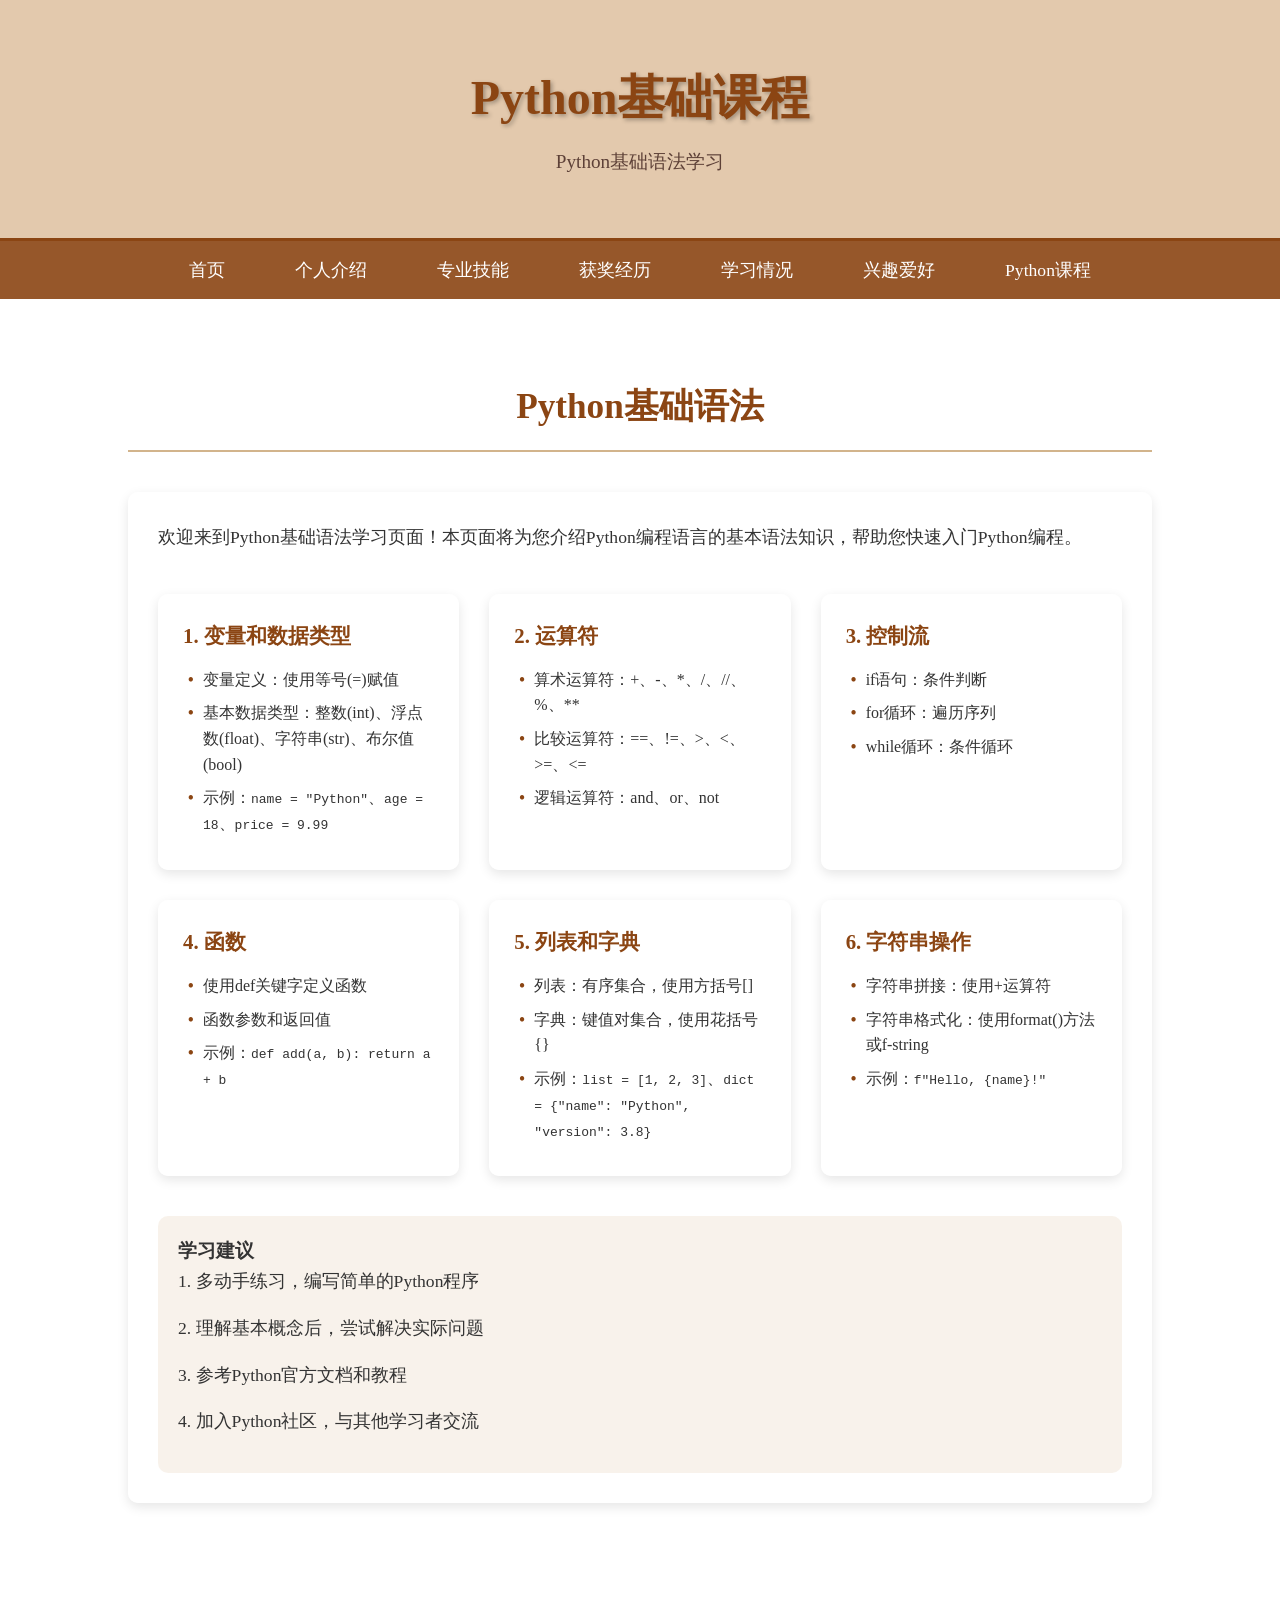
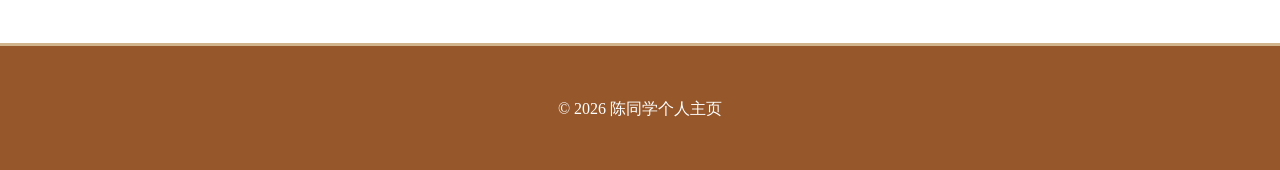
==== python-course.html @ ff4f826f "创建Python基础课程独立页面，只包含基础语法内容" ====
<!DOCTYPE html>
<html lang="zh-CN">
<head>
    <meta charset="UTF-8">
    <meta name="viewport" content="width=device-width, initial-scale=1.0">
    <title>Python基础课程 - 陈同学个人主页</title>
    <link rel="stylesheet" href="style.css">
</head>
<body>
    <!-- 页面顶部 -->
    <header class="header">
        <div class="header-content">
            <h1 class="title">Python基础课程</h1>
            <p class="subtitle">Python基础语法学习</p>
        </div>
    </header>

    <!-- 导航栏 -->
    <nav class="nav">
        <ul class="nav-list">
            <li><a href="index.html#home">首页</a></li>
            <li><a href="index.html#about">个人介绍</a></li>
            <li><a href="index.html#skills">专业技能</a></li>
            <li><a href="index.html#awards">获奖经历</a></li>
            <li><a href="index.html#education">学习情况</a></li>
            <li><a href="index.html#hobbies">兴趣爱好</a></li>
            <li><a href="python-course.html">Python课程</a></li>
        </ul>
    </nav>

    <!-- Python基础语法 -->
    <section class="section">
        <div class="container">
            <h2 class="section-title">Python基础语法</h2>
            <div class="about-content">
                <p>欢迎来到Python基础语法学习页面！本页面将为您介绍Python编程语言的基本语法知识，帮助您快速入门Python编程。</p>
                
                <div class="hobbies-content" style="margin-top: 40px;">
                    <!-- 变量和数据类型 -->
                    <div class="hobby-item">
                        <h3>1. 变量和数据类型</h3>
                        <ul style="list-style: none; margin-left: 20px;">
                            <li style="position: relative; margin-bottom: 8px;">
                                <span style="color: #8B4513; font-weight: bold; position: absolute; left: -15px;">•</span>
                                变量定义：使用等号(=)赋值
                            </li>
                            <li style="position: relative; margin-bottom: 8px;">
                                <span style="color: #8B4513; font-weight: bold; position: absolute; left: -15px;">•</span>
                                基本数据类型：整数(int)、浮点数(float)、字符串(str)、布尔值(bool)
                            </li>
                            <li style="position: relative; margin-bottom: 8px;">
                                <span style="color: #8B4513; font-weight: bold; position: absolute; left: -15px;">•</span>
                                示例：<code>name = "Python"</code>、<code>age = 18</code>、<code>price = 9.99</code>
                            </li>
                        </ul>
                    </div>
                    
                    <!-- 运算符 -->
                    <div class="hobby-item">
                        <h3>2. 运算符</h3>
                        <ul style="list-style: none; margin-left: 20px;">
                            <li style="position: relative; margin-bottom: 8px;">
                                <span style="color: #8B4513; font-weight: bold; position: absolute; left: -15px;">•</span>
                                算术运算符：+、-、*、/、//、%、**
                            </li>
                            <li style="position: relative; margin-bottom: 8px;">
                                <span style="color: #8B4513; font-weight: bold; position: absolute; left: -15px;">•</span>
                                比较运算符：==、!=、>、<、>=、<=
                            </li>
                            <li style="position: relative; margin-bottom: 8px;">
                                <span style="color: #8B4513; font-weight: bold; position: absolute; left: -15px;">•</span>
                                逻辑运算符：and、or、not
                            </li>
                        </ul>
                    </div>
                    
                    <!-- 控制流 -->
                    <div class="hobby-item">
                        <h3>3. 控制流</h3>
                        <ul style="list-style: none; margin-left: 20px;">
                            <li style="position: relative; margin-bottom: 8px;">
                                <span style="color: #8B4513; font-weight: bold; position: absolute; left: -15px;">•</span>
                                if语句：条件判断
                            </li>
                            <li style="position: relative; margin-bottom: 8px;">
                                <span style="color: #8B4513; font-weight: bold; position: absolute; left: -15px;">•</span>
                                for循环：遍历序列
                            </li>
                            <li style="position: relative; margin-bottom: 8px;">
                                <span style="color: #8B4513; font-weight: bold; position: absolute; left: -15px;">•</span>
                                while循环：条件循环
                            </li>
                        </ul>
                    </div>
                    
                    <!-- 函数 -->
                    <div class="hobby-item">
                        <h3>4. 函数</h3>
                        <ul style="list-style: none; margin-left: 20px;">
                            <li style="position: relative; margin-bottom: 8px;">
                                <span style="color: #8B4513; font-weight: bold; position: absolute; left: -15px;">•</span>
                                使用def关键字定义函数
                            </li>
                            <li style="position: relative; margin-bottom: 8px;">
                                <span style="color: #8B4513; font-weight: bold; position: absolute; left: -15px;">•</span>
                                函数参数和返回值
                            </li>
                            <li style="position: relative; margin-bottom: 8px;">
                                <span style="color: #8B4513; font-weight: bold; position: absolute; left: -15px;">•</span>
                                示例：<code>def add(a, b): return a + b</code>
                            </li>
                        </ul>
                    </div>
                    
                    <!-- 列表和字典 -->
                    <div class="hobby-item">
                        <h3>5. 列表和字典</h3>
                        <ul style="list-style: none; margin-left: 20px;">
                            <li style="position: relative; margin-bottom: 8px;">
                                <span style="color: #8B4513; font-weight: bold; position: absolute; left: -15px;">•</span>
                                列表：有序集合，使用方括号[]
                            </li>
                            <li style="position: relative; margin-bottom: 8px;">
                                <span style="color: #8B4513; font-weight: bold; position: absolute; left: -15px;">•</span>
                                字典：键值对集合，使用花括号{}
                            </li>
                            <li style="position: relative; margin-bottom: 8px;">
                                <span style="color: #8B4513; font-weight: bold; position: absolute; left: -15px;">•</span>
                                示例：<code>list = [1, 2, 3]</code>、<code>dict = {"name": "Python", "version": 3.8}</code>
                            </li>
                        </ul>
                    </div>
                    
                    <!-- 字符串操作 -->
                    <div class="hobby-item">
                        <h3>6. 字符串操作</h3>
                        <ul style="list-style: none; margin-left: 20px;">
                            <li style="position: relative; margin-bottom: 8px;">
                                <span style="color: #8B4513; font-weight: bold; position: absolute; left: -15px;">•</span>
                                字符串拼接：使用+运算符
                            </li>
                            <li style="position: relative; margin-bottom: 8px;">
                                <span style="color: #8B4513; font-weight: bold; position: absolute; left: -15px;">•</span>
                                字符串格式化：使用format()方法或f-string
                            </li>
                            <li style="position: relative; margin-bottom: 8px;">
                                <span style="color: #8B4513; font-weight: bold; position: absolute; left: -15px;">•</span>
                                示例：<code>f"Hello, {name}!"</code>
                            </li>
                        </ul>
                    </div>
                </div>
                
                <div style="margin-top: 40px; padding: 20px; background-color: rgba(221, 188, 153, 0.2); border-radius: 10px;">
                    <h3>学习建议</h3>
                    <p>1. 多动手练习，编写简单的Python程序</p>
                    <p>2. 理解基本概念后，尝试解决实际问题</p>
                    <p>3. 参考Python官方文档和教程</p>
                    <p>4. 加入Python社区，与其他学习者交流</p>
                </div>
            </div>
        </div>
    </section>

    <!-- 页脚 -->
    <footer class="footer">
        <div class="container">
            <p>© 2026 陈同学个人主页</p>
        </div>
    </footer>

    <script src="script.js"></script>
</body>
</html>
---- style.css ----
/* 全局样式 */
* {
    margin: 0;
    padding: 0;
    box-sizing: border-box;
}

body {
    font-family: 'SimSun', serif;
    background-color: #fff;
    color: #333;
    line-height: 1.6;
    background-image: url('https://trae-api-cn.mchost.guru/api/ide/v1/text_to_image?prompt=chinese%20ancient%20style%20paper%20texture%20background&image_size=square_hd');
    background-size: cover;
    background-attachment: fixed;
}

.container {
    width: 80%;
    margin: 0 auto;
    padding: 20px 0;
}

/* 页面顶部 */
.header {
    background-color: rgba(221, 188, 153, 0.8);
    padding: 60px 0;
    text-align: center;
    border-bottom: 3px solid #8B4513;
}

.header-content {
    max-width: 800px;
    margin: 0 auto;
}

.title {
    font-size: 3rem;
    color: #8B4513;
    margin-bottom: 10px;
    text-shadow: 2px 2px 4px rgba(0, 0, 0, 0.3);
}

.subtitle {
    font-size: 1.2rem;
    color: #5D4037;
}

/* 导航栏 */
.nav {
    background-color: rgba(139, 69, 19, 0.9);
    position: sticky;
    top: 0;
    z-index: 1000;
}

.nav-list {
    display: flex;
    justify-content: center;
    list-style: none;
}

.nav-list li {
    margin: 0 15px;
}

.nav-list a {
    display: block;
    padding: 15px 20px;
    color: #fff;
    text-decoration: none;
    font-size: 1.1rem;
    transition: all 0.3s ease;
}

.nav-list a:hover {
    background-color: rgba(255, 255, 255, 0.2);
    transform: translateY(-2px);
}

/* 通用 section 样式 */
.section {
    padding: 60px 0;
}

.section-title {
    font-size: 2.2rem;
    color: #8B4513;
    text-align: center;
    margin-bottom: 40px;
    padding-bottom: 15px;
    border-bottom: 2px solid #D2B48C;
}

/* 首页 */
.hero {
    text-align: center;
    padding: 60px 20px;
    background-color: rgba(255, 255, 255, 0.8);
    border-radius: 10px;
    box-shadow: 0 4px 12px rgba(0, 0, 0, 0.1);
}

.hero-content h2 {
    font-size: 2.5rem;
    color: #8B4513;
    margin-bottom: 20px;
}

.hero-content p {
    font-size: 1.2rem;
    color: #5D4037;
    margin-bottom: 15px;
}

/* 个人介绍 */
.about-content {
    background-color: rgba(255, 255, 255, 0.8);
    padding: 30px;
    border-radius: 10px;
    box-shadow: 0 4px 12px rgba(0, 0, 0, 0.1);
}

.about-content p {
    margin-bottom: 15px;
    font-size: 1.1rem;
    line-height: 1.8;
}

/* 专业技能 */
.skills-content {
    display: grid;
    grid-template-columns: repeat(auto-fit, minmax(300px, 1fr));
    gap: 30px;
}

.skill-item {
    background-color: rgba(255, 255, 255, 0.8);
    padding: 25px;
    border-radius: 10px;
    box-shadow: 0 4px 12px rgba(0, 0, 0, 0.1);
    transition: transform 0.3s ease;
}

.skill-item:hover {
    transform: translateY(-5px);
}

.skill-item h3 {
    font-size: 1.3rem;
    color: #8B4513;
    margin-bottom: 15px;
}

.skill-bar {
    width: 100%;
    height: 15px;
    background-color: #D2B48C;
    border-radius: 10px;
    overflow: hidden;
    margin-bottom: 15px;
}

.skill-progress {
    height: 100%;
    background-color: #8B4513;
    border-radius: 10px;
    transition: width 1.5s ease;
}

.skill-item p {
    font-size: 1rem;
    color: #5D4037;
}

/* 获奖经历 */
.awards-content {
    display: grid;
    grid-template-columns: repeat(auto-fit, minmax(300px, 1fr));
    gap: 30px;
}

.award-item {
    background-color: rgba(255, 255, 255, 0.8);
    padding: 25px;
    border-radius: 10px;
    box-shadow: 0 4px 12px rgba(0, 0, 0, 0.1);
    transition: transform 0.3s ease;
}

.award-item:hover {
    transform: translateY(-5px);
}

.award-item h3 {
    font-size: 1.3rem;
    color: #8B4513;
    margin-bottom: 15px;
}

.award-item p {
    font-size: 1rem;
    color: #5D4037;
}

/* 学习情况 */
.education-content {
    display: grid;
    grid-template-columns: repeat(auto-fit, minmax(300px, 1fr));
    gap: 30px;
}

.education-item {
    background-color: rgba(255, 255, 255, 0.8);
    padding: 25px;
    border-radius: 10px;
    box-shadow: 0 4px 12px rgba(0, 0, 0, 0.1);
}

.education-item h3 {
    font-size: 1.3rem;
    color: #8B4513;
    margin-bottom: 15px;
}

.education-item p {
    font-size: 1rem;
    color: #5D4037;
    margin-bottom: 10px;
}

.education-item ul {
    list-style: none;
    margin-left: 20px;
}

.education-item li {
    font-size: 1rem;
    color: #5D4037;
    margin-bottom: 8px;
    position: relative;
}

.education-item li::before {
    content: "•";
    color: #8B4513;
    font-weight: bold;
    position: absolute;
    left: -15px;
}

/* 兴趣爱好 */
.hobbies-content {
    display: grid;
    grid-template-columns: repeat(auto-fit, minmax(250px, 1fr));
    gap: 30px;
}

.hobby-item {
    background-color: rgba(255, 255, 255, 0.8);
    padding: 25px;
    border-radius: 10px;
    box-shadow: 0 4px 12px rgba(0, 0, 0, 0.1);
    transition: transform 0.3s ease;
}

.hobby-item:hover {
    transform: translateY(-5px);
}

.hobby-item h3 {
    font-size: 1.3rem;
    color: #8B4513;
    margin-bottom: 15px;
}

.hobby-item p {
    font-size: 1rem;
    color: #5D4037;
}

/* 页脚 */
.footer {
    background-color: rgba(139, 69, 19, 0.9);
    color: #fff;
    text-align: center;
    padding: 30px 0;
    margin-top: 60px;
    border-top: 3px solid #D2B48C;
}

.footer p {
    font-size: 1rem;
}

/* 响应式设计 */
@media (max-width: 768px) {
    .container {
        width: 90%;
    }

    .nav-list {
        flex-direction: column;
        align-items: center;
    }

    .nav-list li {
        margin: 5px 0;
    }

    .title {
        font-size: 2.5rem;
    }

    .hero-content h2 {
        font-size: 2rem;
    }

    .section-title {
        font-size: 1.8rem;
    }
}

@media (max-width: 480px) {
    .header {
        padding: 40px 0;
    }

    .title {
        font-size: 2rem;
    }

    .subtitle {
        font-size: 1rem;
    }

    .hero-content h2 {
        font-size: 1.5rem;
    }

    .hero-content p {
        font-size: 1rem;
    }

    .section {
        padding: 40px 0;
    }

    .section-title {
        font-size: 1.5rem;
    }
}
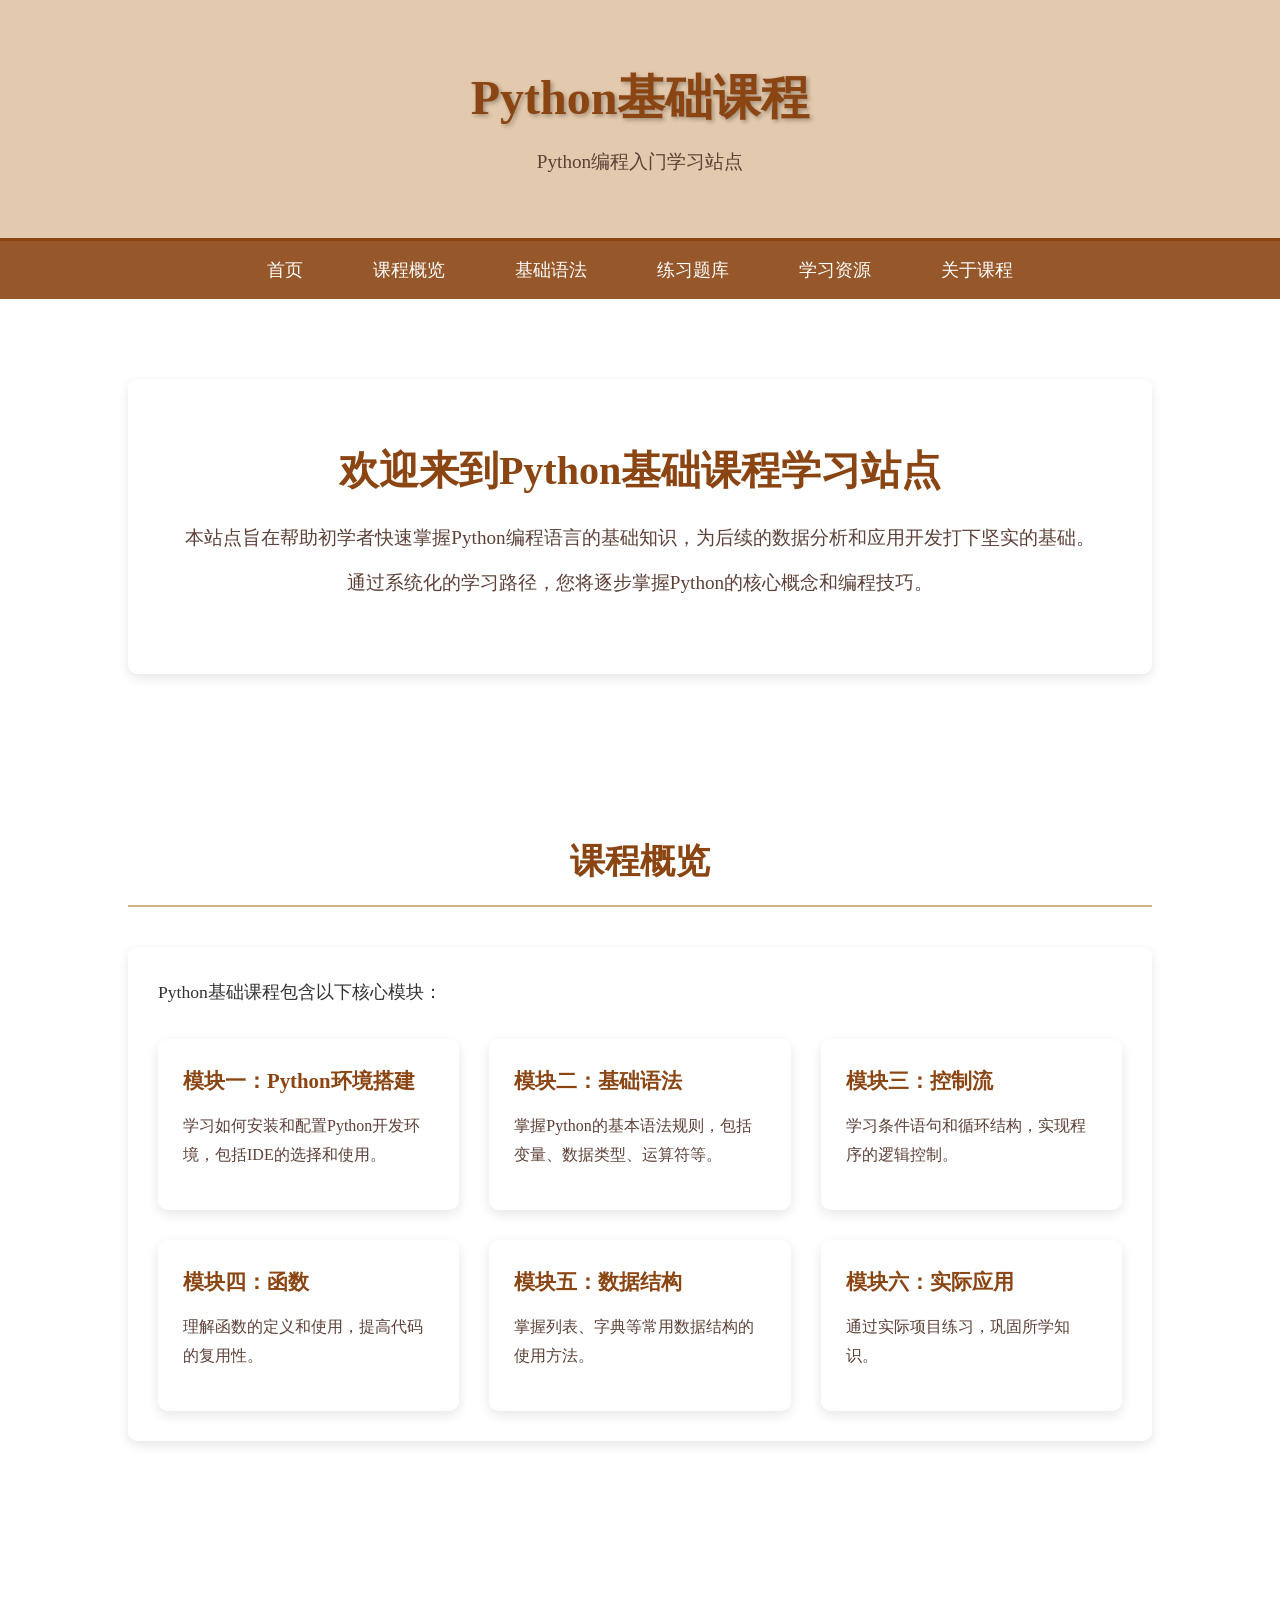
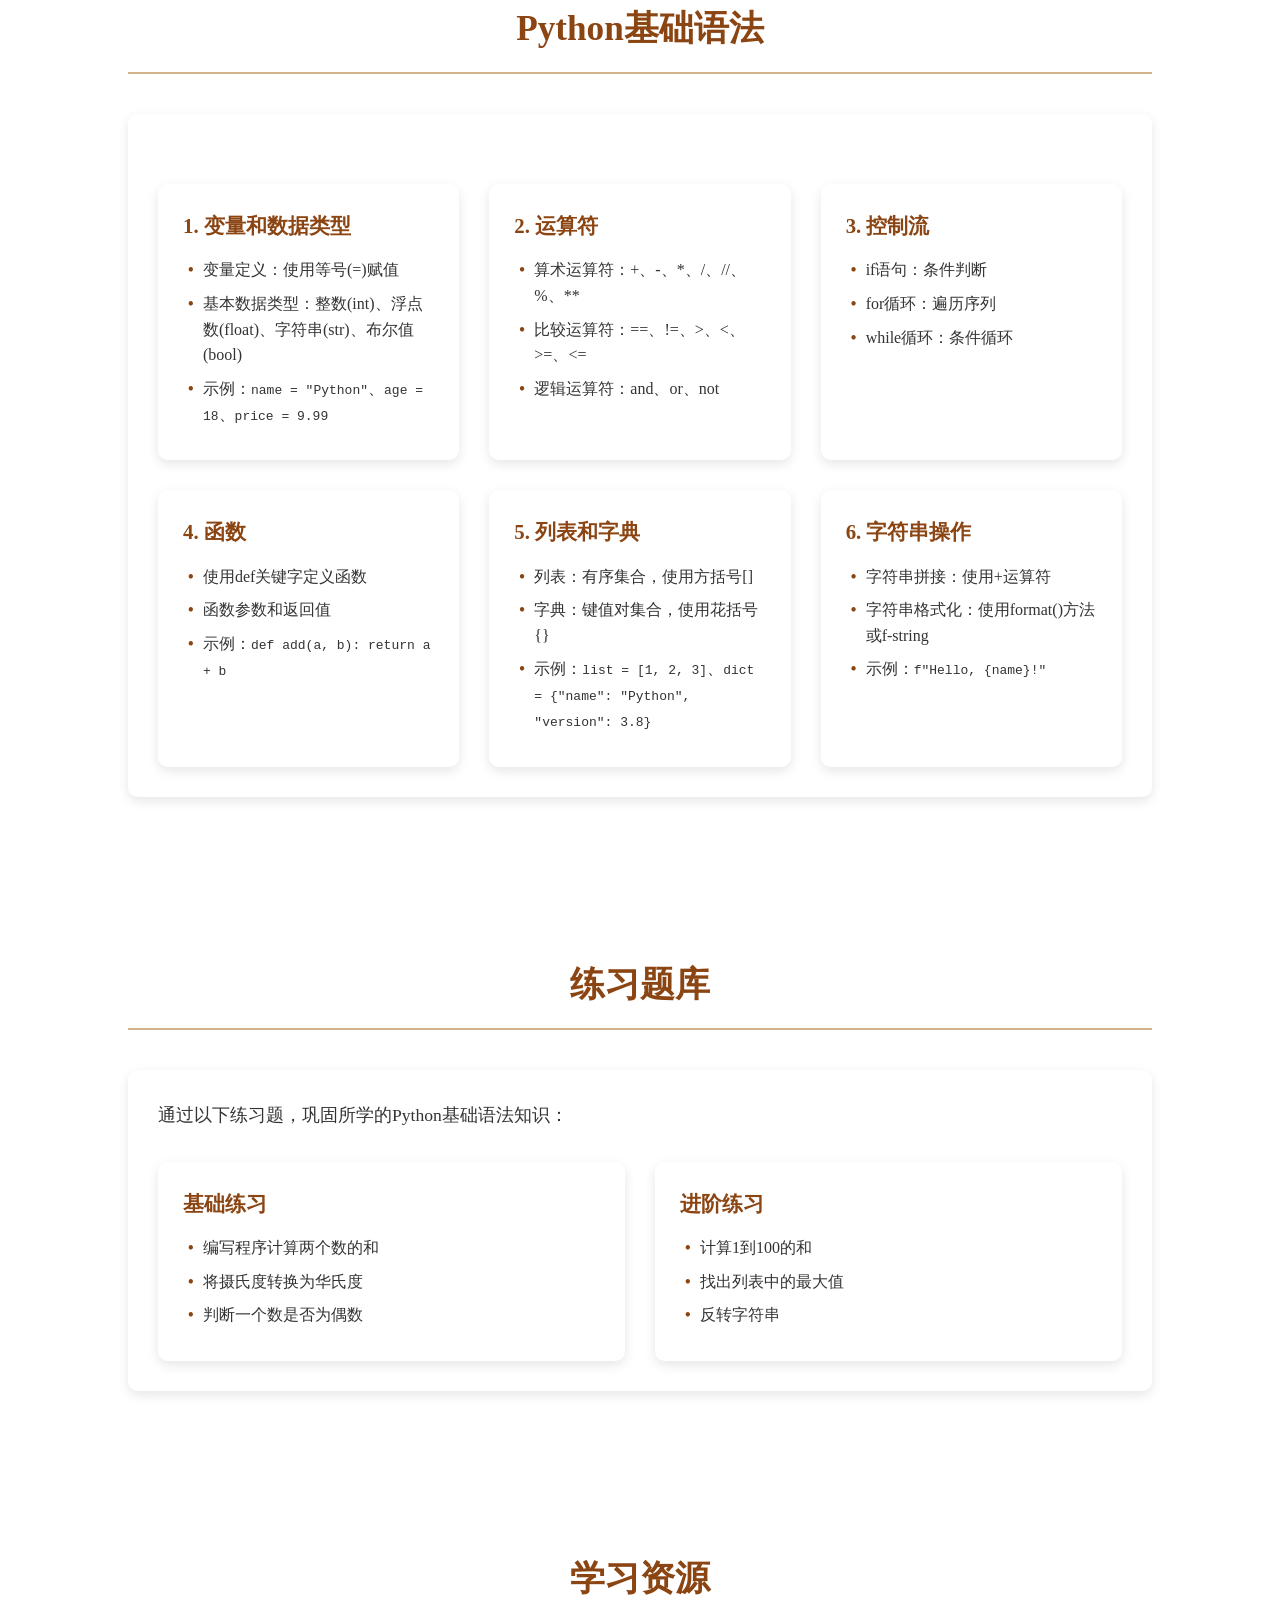
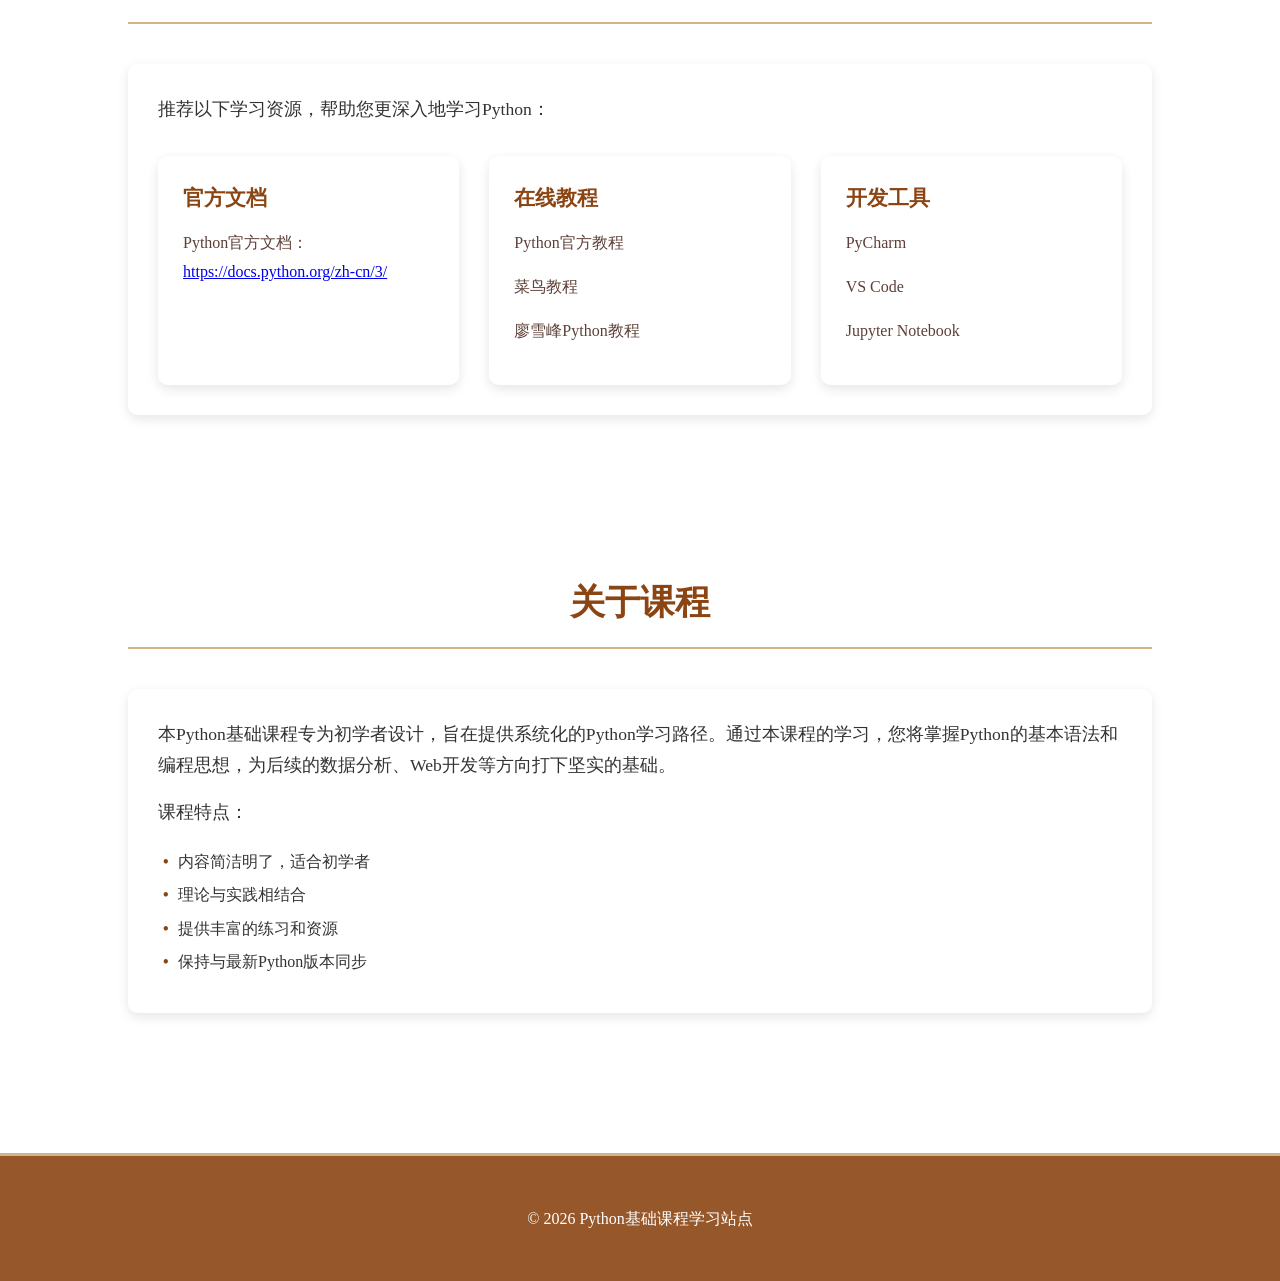
==== commit 805834e3: "将Python基础课程升级为独立的学习站点" ====
--- a/python-course.html
+++ b/python-course.html
@@ -3,7 +3,7 @@
 <head>
     <meta charset="UTF-8">
     <meta name="viewport" content="width=device-width, initial-scale=1.0">
-    <title>Python基础课程 - 陈同学个人主页</title>
+    <title>Python基础课程 - 学习站点</title>
     <link rel="stylesheet" href="style.css">
 </head>
 <body>
@@ -11,30 +11,76 @@
     <header class="header">
         <div class="header-content">
             <h1 class="title">Python基础课程</h1>
-            <p class="subtitle">Python基础语法学习</p>
+            <p class="subtitle">Python编程入门学习站点</p>
         </div>
     </header>
 
     <!-- 导航栏 -->
     <nav class="nav">
         <ul class="nav-list">
-            <li><a href="index.html#home">首页</a></li>
-            <li><a href="index.html#about">个人介绍</a></li>
-            <li><a href="index.html#skills">专业技能</a></li>
-            <li><a href="index.html#awards">获奖经历</a></li>
-            <li><a href="index.html#education">学习情况</a></li>
-            <li><a href="index.html#hobbies">兴趣爱好</a></li>
-            <li><a href="python-course.html">Python课程</a></li>
+            <li><a href="python-course.html#home">首页</a></li>
+            <li><a href="python-course.html#overview">课程概览</a></li>
+            <li><a href="python-course.html#basics">基础语法</a></li>
+            <li><a href="python-course.html#practice">练习题库</a></li>
+            <li><a href="python-course.html#resources">学习资源</a></li>
+            <li><a href="python-course.html#about">关于课程</a></li>
         </ul>
     </nav>
 
-    <!-- Python基础语法 -->
-    <section class="section">
+    <!-- 首页 -->
+    <section id="home" class="section">
+        <div class="container">
+            <div class="hero">
+                <div class="hero-content">
+                    <h2>欢迎来到Python基础课程学习站点</h2>
+                    <p>本站点旨在帮助初学者快速掌握Python编程语言的基础知识，为后续的数据分析和应用开发打下坚实的基础。</p>
+                    <p>通过系统化的学习路径，您将逐步掌握Python的核心概念和编程技巧。</p>
+                </div>
+            </div>
+        </div>
+    </section>
+
+    <!-- 课程概览 -->
+    <section id="overview" class="section">
+        <div class="container">
+            <h2 class="section-title">课程概览</h2>
+            <div class="about-content">
+                <p>Python基础课程包含以下核心模块：</p>
+                <div class="hobbies-content" style="margin-top: 30px;">
+                    <div class="hobby-item">
+                        <h3>模块一：Python环境搭建</h3>
+                        <p>学习如何安装和配置Python开发环境，包括IDE的选择和使用。</p>
+                    </div>
+                    <div class="hobby-item">
+                        <h3>模块二：基础语法</h3>
+                        <p>掌握Python的基本语法规则，包括变量、数据类型、运算符等。</p>
+                    </div>
+                    <div class="hobby-item">
+                        <h3>模块三：控制流</h3>
+                        <p>学习条件语句和循环结构，实现程序的逻辑控制。</p>
+                    </div>
+                    <div class="hobby-item">
+                        <h3>模块四：函数</h3>
+                        <p>理解函数的定义和使用，提高代码的复用性。</p>
+                    </div>
+                    <div class="hobby-item">
+                        <h3>模块五：数据结构</h3>
+                        <p>掌握列表、字典等常用数据结构的使用方法。</p>
+                    </div>
+                    <div class="hobby-item">
+                        <h3>模块六：实际应用</h3>
+                        <p>通过实际项目练习，巩固所学知识。</p>
+                    </div>
+                </div>
+            </div>
+        </div>
+    </section>
+
+    <!-- 基础语法 -->
+    <section id="basics" class="section">
         <div class="container">
             <h2 class="section-title">Python基础语法</h2>
             <div class="about-content">
-                <p>欢迎来到Python基础语法学习页面！本页面将为您介绍Python编程语言的基本语法知识，帮助您快速入门Python编程。</p>
-                
                 <div class="hobbies-content" style="margin-top: 40px;">
                     <!-- 变量和数据类型 -->
                     <div class="hobby-item">
@@ -150,14 +196,109 @@
                         </ul>
                     </div>
                 </div>
-                
-                <div style="margin-top: 40px; padding: 20px; background-color: rgba(221, 188, 153, 0.2); border-radius: 10px;">
-                    <h3>学习建议</h3>
-                    <p>1. 多动手练习，编写简单的Python程序</p>
-                    <p>2. 理解基本概念后，尝试解决实际问题</p>
-                    <p>3. 参考Python官方文档和教程</p>
-                    <p>4. 加入Python社区，与其他学习者交流</p>
-                </div>
+            </div>
+        </div>
+    </section>
+
+    <!-- 练习题库 -->
+    <section id="practice" class="section">
+        <div class="container">
+            <h2 class="section-title">练习题库</h2>
+            <div class="about-content">
+                <p>通过以下练习题，巩固所学的Python基础语法知识：</p>
+                <div class="hobbies-content" style="margin-top: 30px;">
+                    <div class="hobby-item">
+                        <h3>基础练习</h3>
+                        <ul style="list-style: none; margin-left: 20px;">
+                            <li style="position: relative; margin-bottom: 8px;">
+                                <span style="color: #8B4513; font-weight: bold; position: absolute; left: -15px;">•</span>
+                                编写程序计算两个数的和
+                            </li>
+                            <li style="position: relative; margin-bottom: 8px;">
+                                <span style="color: #8B4513; font-weight: bold; position: absolute; left: -15px;">•</span>
+                                将摄氏度转换为华氏度
+                            </li>
+                            <li style="position: relative; margin-bottom: 8px;">
+                                <span style="color: #8B4513; font-weight: bold; position: absolute; left: -15px;">•</span>
+                                判断一个数是否为偶数
+                            </li>
+                        </ul>
+                    </div>
+                    <div class="hobby-item">
+                        <h3>进阶练习</h3>
+                        <ul style="list-style: none; margin-left: 20px;">
+                            <li style="position: relative; margin-bottom: 8px;">
+                                <span style="color: #8B4513; font-weight: bold; position: absolute; left: -15px;">•</span>
+                                计算1到100的和
+                            </li>
+                            <li style="position: relative; margin-bottom: 8px;">
+                                <span style="color: #8B4513; font-weight: bold; position: absolute; left: -15px;">•</span>
+                                找出列表中的最大值
+                            </li>
+                            <li style="position: relative; margin-bottom: 8px;">
+                                <span style="color: #8B4513; font-weight: bold; position: absolute; left: -15px;">•</span>
+                                反转字符串
+                            </li>
+                        </ul>
+                    </div>
+                </div>
+            </div>
+        </div>
+    </section>
+
+    <!-- 学习资源 -->
+    <section id="resources" class="section">
+        <div class="container">
+            <h2 class="section-title">学习资源</h2>
+            <div class="about-content">
+                <p>推荐以下学习资源，帮助您更深入地学习Python：</p>
+                <div class="hobbies-content" style="margin-top: 30px;">
+                    <div class="hobby-item">
+                        <h3>官方文档</h3>
+                        <p>Python官方文档：<a href="https://docs.python.org/zh-cn/3/" target="_blank">https://docs.python.org/zh-cn/3/</a></p>
+                    </div>
+                    <div class="hobby-item">
+                        <h3>在线教程</h3>
+                        <p>Python官方教程</p>
+                        <p>菜鸟教程</p>
+                        <p>廖雪峰Python教程</p>
+                    </div>
+                    <div class="hobby-item">
+                        <h3>开发工具</h3>
+                        <p>PyCharm</p>
+                        <p>VS Code</p>
+                        <p>Jupyter Notebook</p>
+                    </div>
+                </div>
+            </div>
+        </div>
+    </section>
+
+    <!-- 关于课程 -->
+    <section id="about" class="section">
+        <div class="container">
+            <h2 class="section-title">关于课程</h2>
+            <div class="about-content">
+                <p>本Python基础课程专为初学者设计，旨在提供系统化的Python学习路径。通过本课程的学习，您将掌握Python的基本语法和编程思想，为后续的数据分析、Web开发等方向打下坚实的基础。</p>
+                <p>课程特点：</p>
+                <ul style="list-style: none; margin-left: 20px; margin-top: 20px;">
+                    <li style="position: relative; margin-bottom: 8px;">
+                        <span style="color: #8B4513; font-weight: bold; position: absolute; left: -15px;">•</span>
+                        内容简洁明了，适合初学者
+                    </li>
+                    <li style="position: relative; margin-bottom: 8px;">
+                        <span style="color: #8B4513; font-weight: bold; position: absolute; left: -15px;">•</span>
+                        理论与实践相结合
+                    </li>
+                    <li style="position: relative; margin-bottom: 8px;">
+                        <span style="color: #8B4513; font-weight: bold; position: absolute; left: -15px;">•</span>
+                        提供丰富的练习和资源
+                    </li>
+                    <li style="position: relative; margin-bottom: 8px;">
+                        <span style="color: #8B4513; font-weight: bold; position: absolute; left: -15px;">•</span>
+                        保持与最新Python版本同步
+                    </li>
+                </ul>
             </div>
         </div>
     </section>
@@ -165,7 +306,7 @@
     <!-- 页脚 -->
     <footer class="footer">
         <div class="container">
-            <p>© 2026 陈同学个人主页</p>
+            <p>© 2026 Python基础课程学习站点</p>
         </div>
     </footer>
 
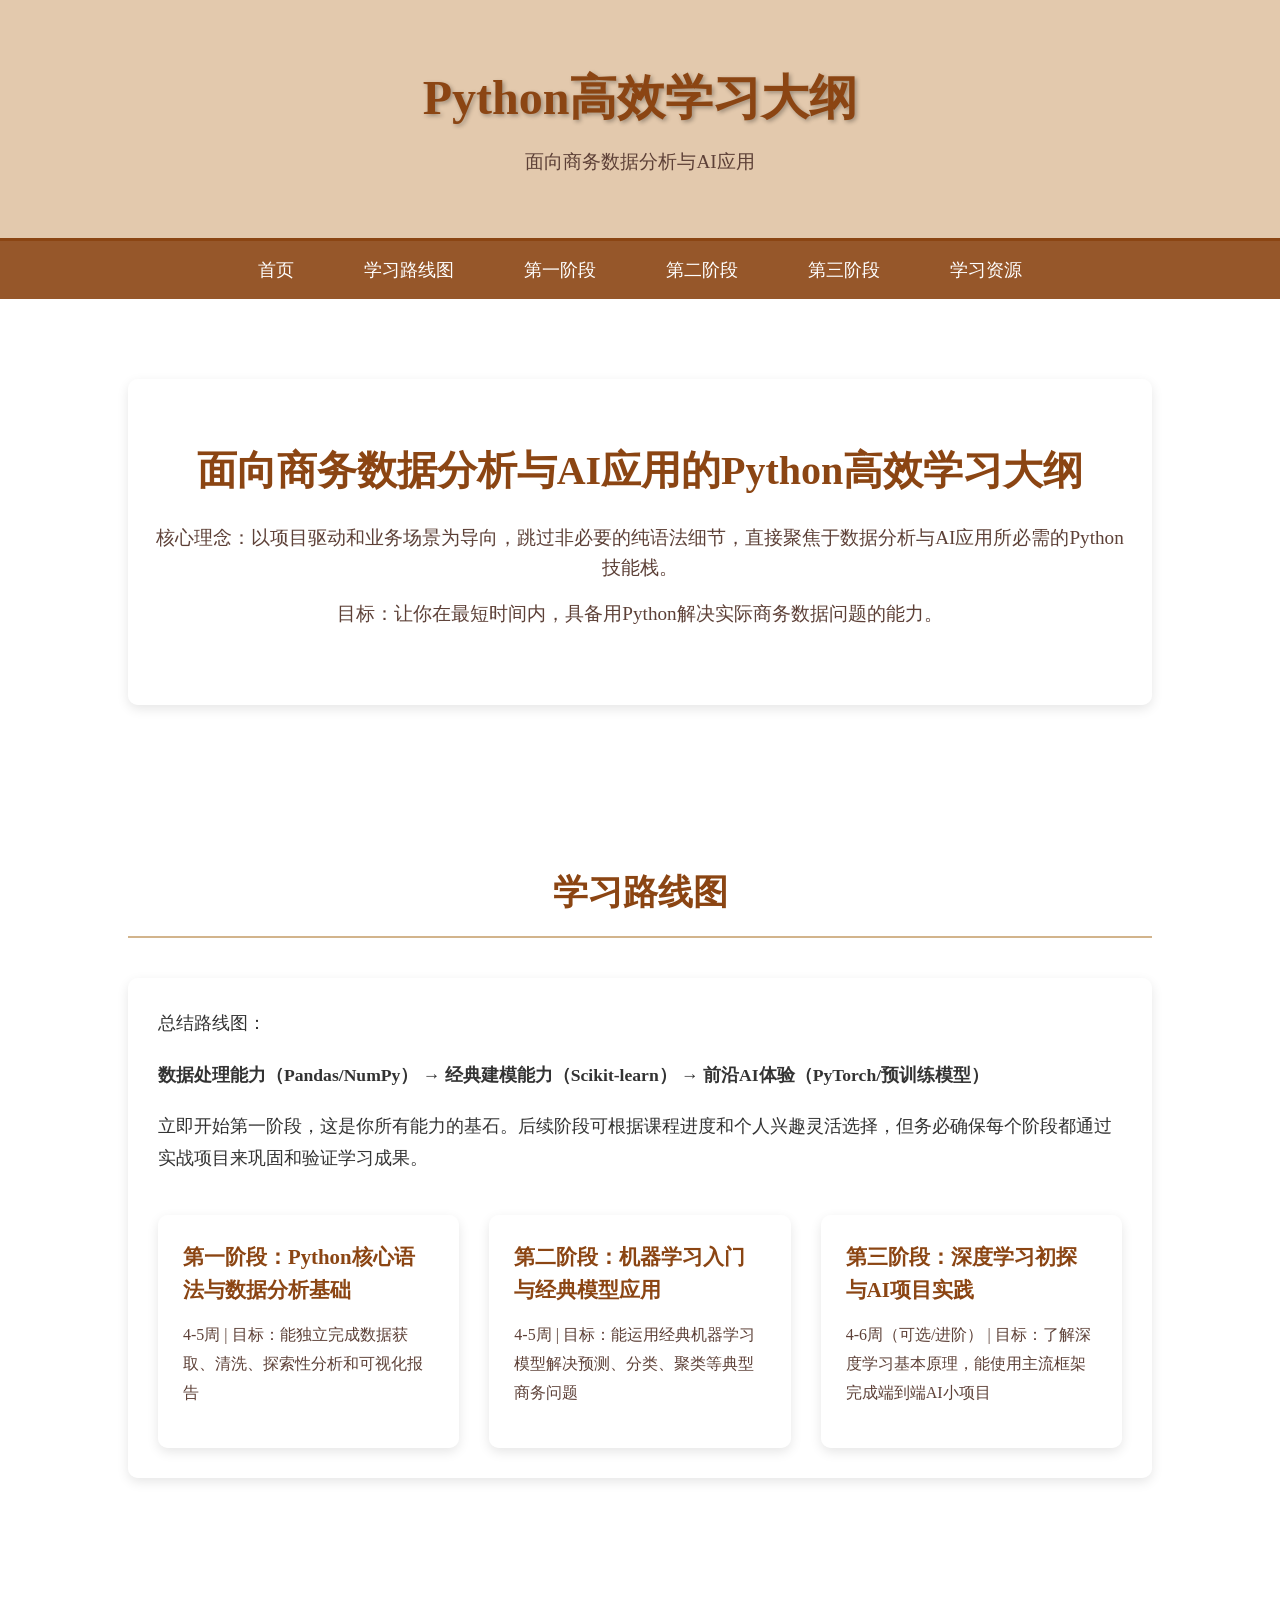
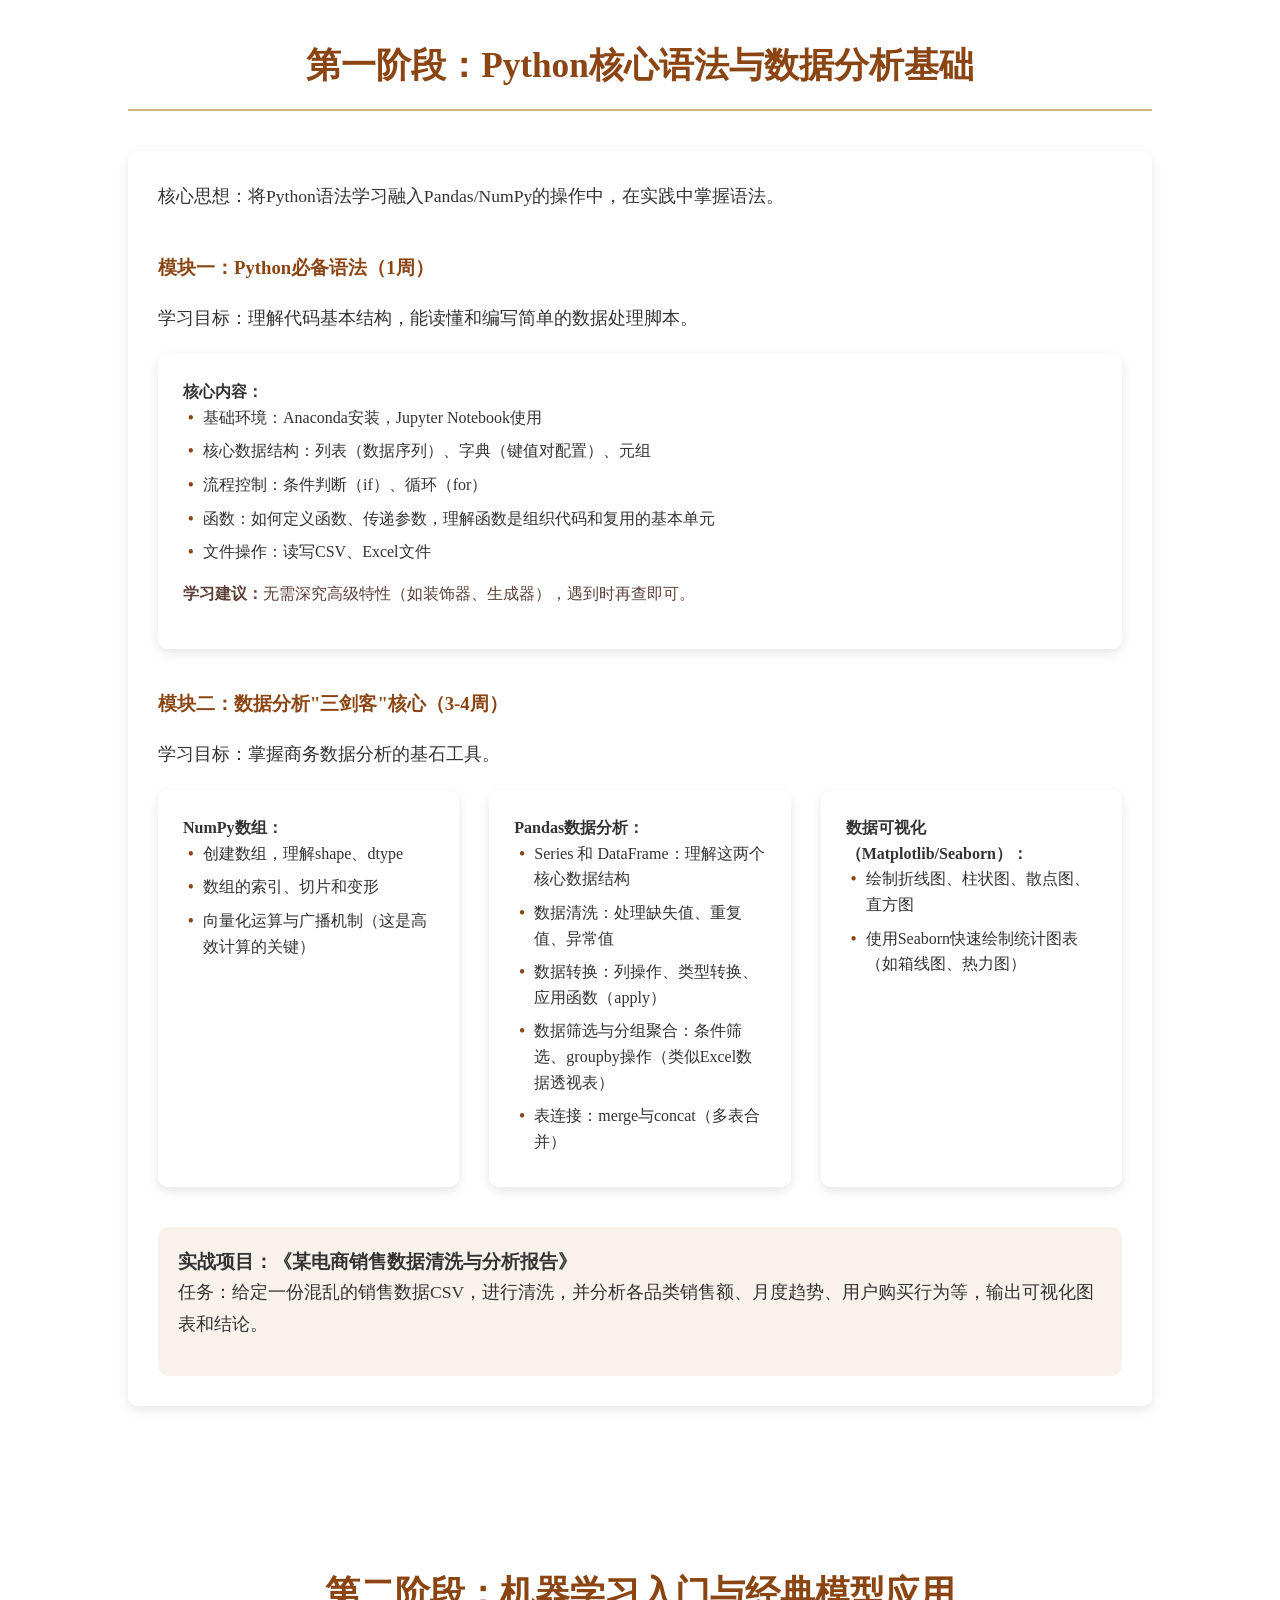
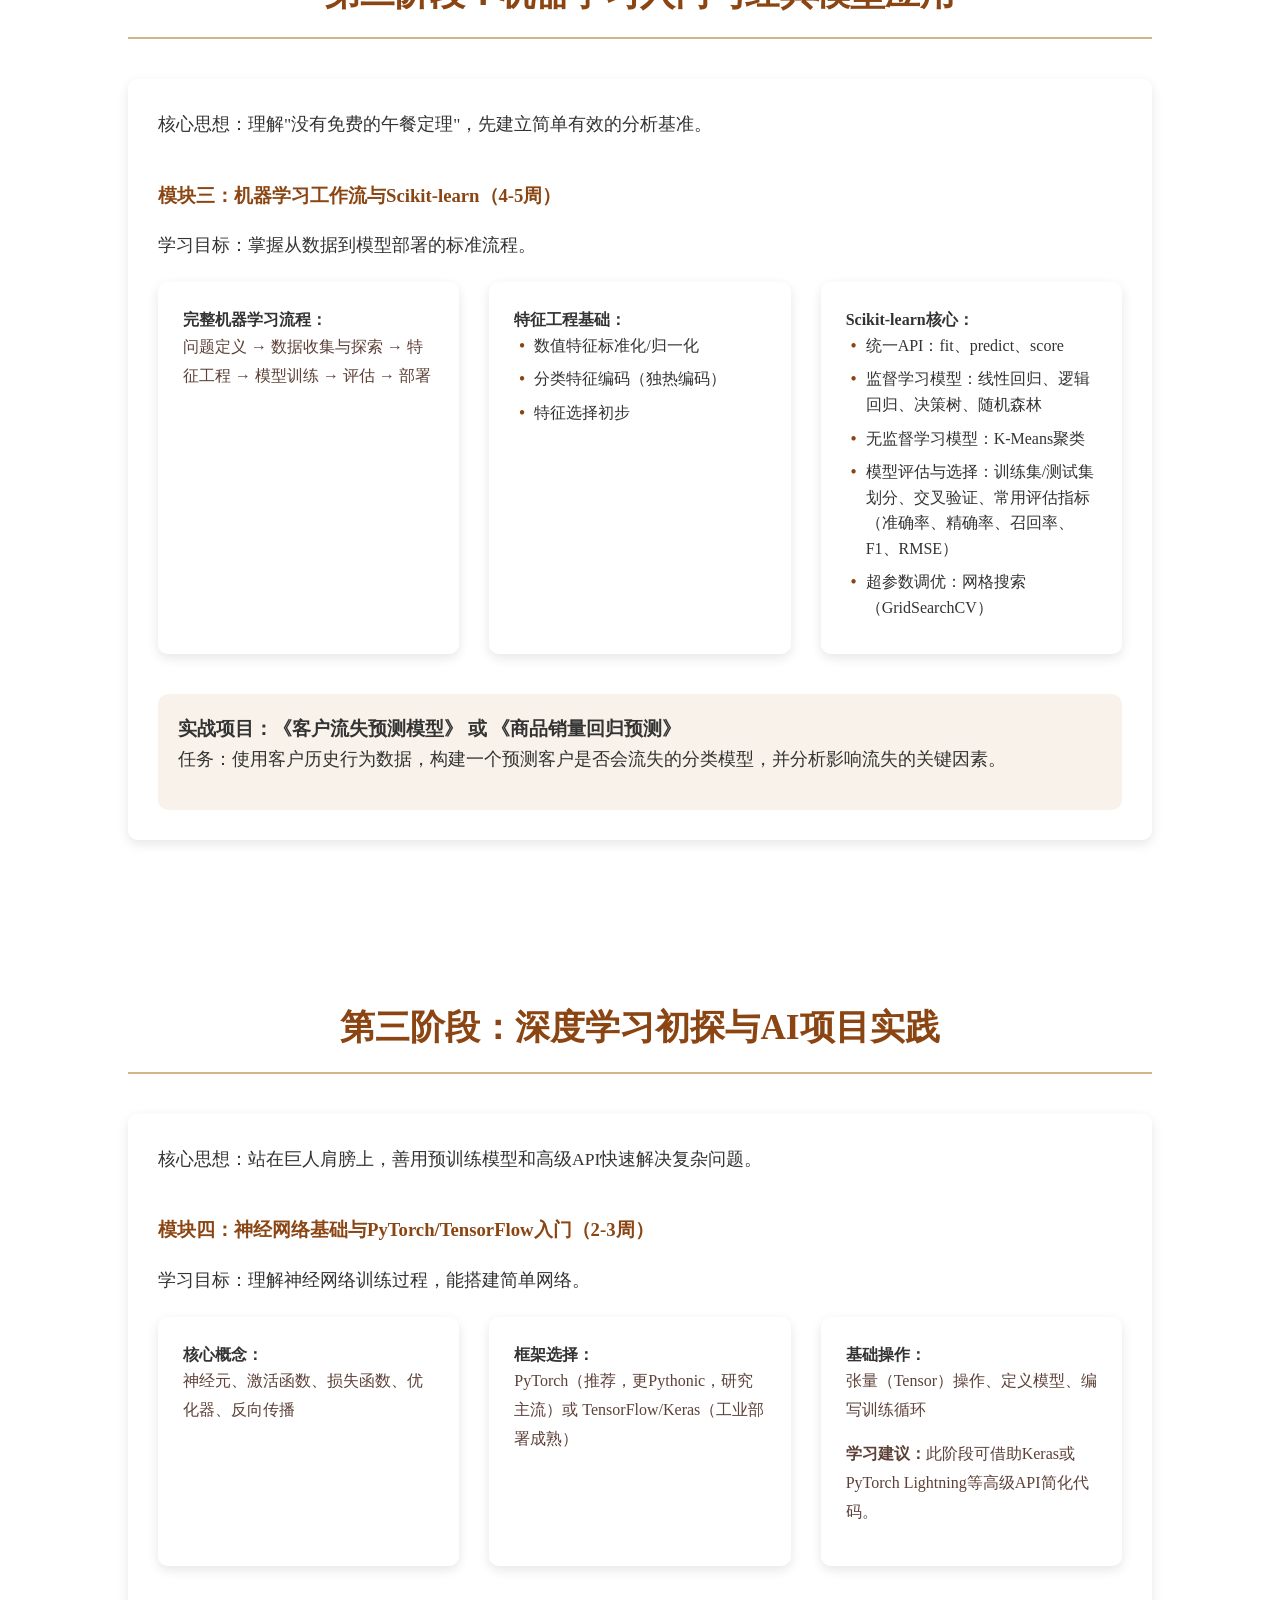
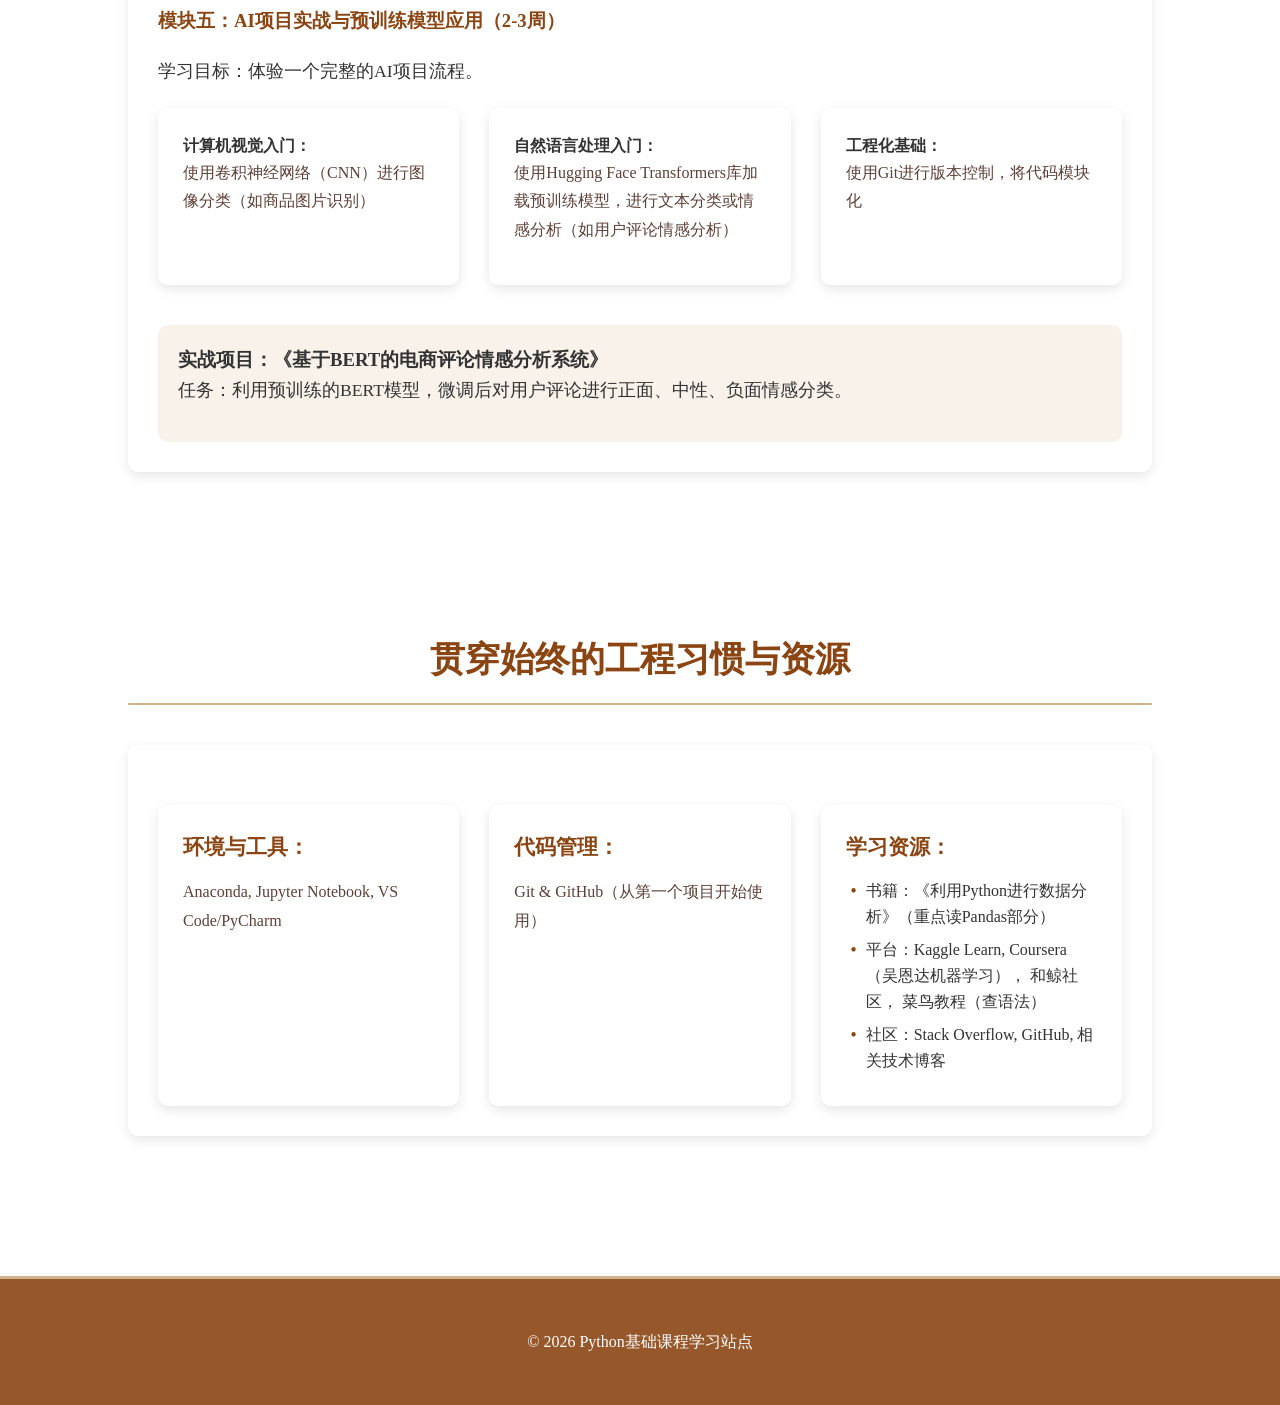
==== commit e6fc9e42: "更新Python学习站点内容为面向商务数据分析与AI应用的高效学习大纲" ====
--- a/python-course.html
+++ b/python-course.html
@@ -3,15 +3,15 @@
 <head>
     <meta charset="UTF-8">
     <meta name="viewport" content="width=device-width, initial-scale=1.0">
-    <title>Python基础课程 - 学习站点</title>
+    <title>面向商务数据分析与AI应用的Python高效学习大纲</title>
     <link rel="stylesheet" href="style.css">
 </head>
 <body>
     <!-- 页面顶部 -->
     <header class="header">
         <div class="header-content">
-            <h1 class="title">Python基础课程</h1>
-            <p class="subtitle">Python编程入门学习站点</p>
+            <h1 class="title">Python高效学习大纲</h1>
+            <p class="subtitle">面向商务数据分析与AI应用</p>
         </div>
     </header>
 
@@ -19,11 +19,11 @@
     <nav class="nav">
         <ul class="nav-list">
             <li><a href="python-course.html#home">首页</a></li>
-            <li><a href="python-course.html#overview">课程概览</a></li>
-            <li><a href="python-course.html#basics">基础语法</a></li>
-            <li><a href="python-course.html#practice">练习题库</a></li>
-            <li><a href="python-course.html#resources">学习资源</a></li>
-            <li><a href="python-course.html#about">关于课程</a></li>
+            <li><a href="python-course.html#overview">学习路线图</a></li>
+            <li><a href="python-course.html#basics">第一阶段</a></li>
+            <li><a href="python-course.html#practice">第二阶段</a></li>
+            <li><a href="python-course.html#resources">第三阶段</a></li>
+            <li><a href="python-course.html#about">学习资源</a></li>
         </ul>
     </nav>
 
@@ -32,9 +32,9 @@
         <div class="container">
             <div class="hero">
                 <div class="hero-content">
-                    <h2>欢迎来到Python基础课程学习站点</h2>
-                    <p>本站点旨在帮助初学者快速掌握Python编程语言的基础知识，为后续的数据分析和应用开发打下坚实的基础。</p>
-                    <p>通过系统化的学习路径，您将逐步掌握Python的核心概念和编程技巧。</p>
+                    <h2>面向商务数据分析与AI应用的Python高效学习大纲</h2>
+                    <p>核心理念：以项目驱动和业务场景为导向，跳过非必要的纯语法细节，直接聚焦于数据分析与AI应用所必需的Python技能栈。</p>
+                    <p>目标：让你在最短时间内，具备用Python解决实际商务数据问题的能力。</p>
                 </div>
             </div>
         </div>
@@ -43,262 +43,287 @@
     <!-- 课程概览 -->
     <section id="overview" class="section">
         <div class="container">
-            <h2 class="section-title">课程概览</h2>
-            <div class="about-content">
-                <p>Python基础课程包含以下核心模块：</p>
+            <h2 class="section-title">学习路线图</h2>
+            <div class="about-content">
+                <p>总结路线图：</p>
+                <p style="font-weight: bold; margin-top: 20px;">数据处理能力（Pandas/NumPy） → 经典建模能力（Scikit-learn） → 前沿AI体验（PyTorch/预训练模型）</p>
+                <p style="margin-top: 20px;">立即开始第一阶段，这是你所有能力的基石。后续阶段可根据课程进度和个人兴趣灵活选择，但务必确保每个阶段都通过实战项目来巩固和验证学习成果。</p>
+                
+                <div class="hobbies-content" style="margin-top: 40px;">
+                    <div class="hobby-item">
+                        <h3>第一阶段：Python核心语法与数据分析基础</h3>
+                        <p>4-5周 | 目标：能独立完成数据获取、清洗、探索性分析和可视化报告</p>
+                    </div>
+                    <div class="hobby-item">
+                        <h3>第二阶段：机器学习入门与经典模型应用</h3>
+                        <p>4-5周 | 目标：能运用经典机器学习模型解决预测、分类、聚类等典型商务问题</p>
+                    </div>
+                    <div class="hobby-item">
+                        <h3>第三阶段：深度学习初探与AI项目实践</h3>
+                        <p>4-6周（可选/进阶） | 目标：了解深度学习基本原理，能使用主流框架完成端到端AI小项目</p>
+                    </div>
+                </div>
+            </div>
+        </div>
+    </section>
+
+    <!-- 第一阶段 -->
+    <section id="basics" class="section">
+        <div class="container">
+            <h2 class="section-title">第一阶段：Python核心语法与数据分析基础</h2>
+            <div class="about-content">
+                <p>核心思想：将Python语法学习融入Pandas/NumPy的操作中，在实践中掌握语法。</p>
+                
+                <h3 style="color: #8B4513; margin-top: 40px; margin-bottom: 20px;">模块一：Python必备语法（1周）</h3>
+                <p>学习目标：理解代码基本结构，能读懂和编写简单的数据处理脚本。</p>
+                <div class="hobbies-content" style="margin-top: 20px;">
+                    <div class="hobby-item">
+                        <h4>核心内容：</h4>
+                        <ul style="list-style: none; margin-left: 20px;">
+                            <li style="position: relative; margin-bottom: 8px;">
+                                <span style="color: #8B4513; font-weight: bold; position: absolute; left: -15px;">•</span>
+                                基础环境：Anaconda安装，Jupyter Notebook使用
+                            </li>
+                            <li style="position: relative; margin-bottom: 8px;">
+                                <span style="color: #8B4513; font-weight: bold; position: absolute; left: -15px;">•</span>
+                                核心数据结构：列表（数据序列）、字典（键值对配置）、元组
+                            </li>
+                            <li style="position: relative; margin-bottom: 8px;">
+                                <span style="color: #8B4513; font-weight: bold; position: absolute; left: -15px;">•</span>
+                                流程控制：条件判断（if）、循环（for）
+                            </li>
+                            <li style="position: relative; margin-bottom: 8px;">
+                                <span style="color: #8B4513; font-weight: bold; position: absolute; left: -15px;">•</span>
+                                函数：如何定义函数、传递参数，理解函数是组织代码和复用的基本单元
+                            </li>
+                            <li style="position: relative; margin-bottom: 8px;">
+                                <span style="color: #8B4513; font-weight: bold; position: absolute; left: -15px;">•</span>
+                                文件操作：读写CSV、Excel文件
+                            </li>
+                        </ul>
+                        <p style="margin-top: 15px;"><strong>学习建议：</strong>无需深究高级特性（如装饰器、生成器），遇到时再查即可。</p>
+                    </div>
+                </div>
+                
+                <h3 style="color: #8B4513; margin-top: 40px; margin-bottom: 20px;">模块二：数据分析"三剑客"核心（3-4周）</h3>
+                <p>学习目标：掌握商务数据分析的基石工具。</p>
+                <div class="hobbies-content" style="margin-top: 20px;">
+                    <div class="hobby-item">
+                        <h4>NumPy数组：</h4>
+                        <ul style="list-style: none; margin-left: 20px;">
+                            <li style="position: relative; margin-bottom: 8px;">
+                                <span style="color: #8B4513; font-weight: bold; position: absolute; left: -15px;">•</span>
+                                创建数组，理解shape、dtype
+                            </li>
+                            <li style="position: relative; margin-bottom: 8px;">
+                                <span style="color: #8B4513; font-weight: bold; position: absolute; left: -15px;">•</span>
+                                数组的索引、切片和变形
+                            </li>
+                            <li style="position: relative; margin-bottom: 8px;">
+                                <span style="color: #8B4513; font-weight: bold; position: absolute; left: -15px;">•</span>
+                                向量化运算与广播机制（这是高效计算的关键）
+                            </li>
+                        </ul>
+                    </div>
+                    <div class="hobby-item">
+                        <h4>Pandas数据分析：</h4>
+                        <ul style="list-style: none; margin-left: 20px;">
+                            <li style="position: relative; margin-bottom: 8px;">
+                                <span style="color: #8B4513; font-weight: bold; position: absolute; left: -15px;">•</span>
+                                Series 和 DataFrame：理解这两个核心数据结构
+                            </li>
+                            <li style="position: relative; margin-bottom: 8px;">
+                                <span style="color: #8B4513; font-weight: bold; position: absolute; left: -15px;">•</span>
+                                数据清洗：处理缺失值、重复值、异常值
+                            </li>
+                            <li style="position: relative; margin-bottom: 8px;">
+                                <span style="color: #8B4513; font-weight: bold; position: absolute; left: -15px;">•</span>
+                                数据转换：列操作、类型转换、应用函数（apply）
+                            </li>
+                            <li style="position: relative; margin-bottom: 8px;">
+                                <span style="color: #8B4513; font-weight: bold; position: absolute; left: -15px;">•</span>
+                                数据筛选与分组聚合：条件筛选、groupby操作（类似Excel数据透视表）
+                            </li>
+                            <li style="position: relative; margin-bottom: 8px;">
+                                <span style="color: #8B4513; font-weight: bold; position: absolute; left: -15px;">•</span>
+                                表连接：merge与concat（多表合并）
+                            </li>
+                        </ul>
+                    </div>
+                    <div class="hobby-item">
+                        <h4>数据可视化（Matplotlib/Seaborn）：</h4>
+                        <ul style="list-style: none; margin-left: 20px;">
+                            <li style="position: relative; margin-bottom: 8px;">
+                                <span style="color: #8B4513; font-weight: bold; position: absolute; left: -15px;">•</span>
+                                绘制折线图、柱状图、散点图、直方图
+                            </li>
+                            <li style="position: relative; margin-bottom: 8px;">
+                                <span style="color: #8B4513; font-weight: bold; position: absolute; left: -15px;">•</span>
+                                使用Seaborn快速绘制统计图表（如箱线图、热力图）
+                            </li>
+                        </ul>
+                    </div>
+                </div>
+                
+                <div style="margin-top: 40px; padding: 20px; background-color: rgba(221, 188, 153, 0.2); border-radius: 10px;">
+                    <h3>实战项目：《某电商销售数据清洗与分析报告》</h3>
+                    <p>任务：给定一份混乱的销售数据CSV，进行清洗，并分析各品类销售额、月度趋势、用户购买行为等，输出可视化图表和结论。</p>
+                </div>
+            </div>
+        </div>
+    </section>
+
+    <!-- 第二阶段 -->
+    <section id="practice" class="section">
+        <div class="container">
+            <h2 class="section-title">第二阶段：机器学习入门与经典模型应用</h2>
+            <div class="about-content">
+                <p>核心思想：理解"没有免费的午餐定理"，先建立简单有效的分析基准。</p>
+                
+                <h3 style="color: #8B4513; margin-top: 40px; margin-bottom: 20px;">模块三：机器学习工作流与Scikit-learn（4-5周）</h3>
+                <p>学习目标：掌握从数据到模型部署的标准流程。</p>
+                
+                <div class="hobbies-content" style="margin-top: 20px;">
+                    <div class="hobby-item">
+                        <h4>完整机器学习流程：</h4>
+                        <p>问题定义 → 数据收集与探索 → 特征工程 → 模型训练 → 评估 → 部署</p>
+                    </div>
+                    <div class="hobby-item">
+                        <h4>特征工程基础：</h4>
+                        <ul style="list-style: none; margin-left: 20px;">
+                            <li style="position: relative; margin-bottom: 8px;">
+                                <span style="color: #8B4513; font-weight: bold; position: absolute; left: -15px;">•</span>
+                                数值特征标准化/归一化
+                            </li>
+                            <li style="position: relative; margin-bottom: 8px;">
+                                <span style="color: #8B4513; font-weight: bold; position: absolute; left: -15px;">•</span>
+                                分类特征编码（独热编码）
+                            </li>
+                            <li style="position: relative; margin-bottom: 8px;">
+                                <span style="color: #8B4513; font-weight: bold; position: absolute; left: -15px;">•</span>
+                                特征选择初步
+                            </li>
+                        </ul>
+                    </div>
+                    <div class="hobby-item">
+                        <h4>Scikit-learn核心：</h4>
+                        <ul style="list-style: none; margin-left: 20px;">
+                            <li style="position: relative; margin-bottom: 8px;">
+                                <span style="color: #8B4513; font-weight: bold; position: absolute; left: -15px;">•</span>
+                                统一API：fit、predict、score
+                            </li>
+                            <li style="position: relative; margin-bottom: 8px;">
+                                <span style="color: #8B4513; font-weight: bold; position: absolute; left: -15px;">•</span>
+                                监督学习模型：线性回归、逻辑回归、决策树、随机森林
+                            </li>
+                            <li style="position: relative; margin-bottom: 8px;">
+                                <span style="color: #8B4513; font-weight: bold; position: absolute; left: -15px;">•</span>
+                                无监督学习模型：K-Means聚类
+                            </li>
+                            <li style="position: relative; margin-bottom: 8px;">
+                                <span style="color: #8B4513; font-weight: bold; position: absolute; left: -15px;">•</span>
+                                模型评估与选择：训练集/测试集划分、交叉验证、常用评估指标（准确率、精确率、召回率、F1、RMSE）
+                            </li>
+                            <li style="position: relative; margin-bottom: 8px;">
+                                <span style="color: #8B4513; font-weight: bold; position: absolute; left: -15px;">•</span>
+                                超参数调优：网格搜索（GridSearchCV）
+                            </li>
+                        </ul>
+                    </div>
+                </div>
+                
+                <div style="margin-top: 40px; padding: 20px; background-color: rgba(221, 188, 153, 0.2); border-radius: 10px;">
+                    <h3>实战项目：《客户流失预测模型》 或 《商品销量回归预测》</h3>
+                    <p>任务：使用客户历史行为数据，构建一个预测客户是否会流失的分类模型，并分析影响流失的关键因素。</p>
+                </div>
+            </div>
+        </div>
+    </section>
+
+    <!-- 第三阶段 -->
+    <section id="resources" class="section">
+        <div class="container">
+            <h2 class="section-title">第三阶段：深度学习初探与AI项目实践</h2>
+            <div class="about-content">
+                <p>核心思想：站在巨人肩膀上，善用预训练模型和高级API快速解决复杂问题。</p>
+                
+                <h3 style="color: #8B4513; margin-top: 40px; margin-bottom: 20px;">模块四：神经网络基础与PyTorch/TensorFlow入门（2-3周）</h3>
+                <p>学习目标：理解神经网络训练过程，能搭建简单网络。</p>
+                
+                <div class="hobbies-content" style="margin-top: 20px;">
+                    <div class="hobby-item">
+                        <h4>核心概念：</h4>
+                        <p>神经元、激活函数、损失函数、优化器、反向传播</p>
+                    </div>
+                    <div class="hobby-item">
+                        <h4>框架选择：</h4>
+                        <p>PyTorch（推荐，更Pythonic，研究主流）或 TensorFlow/Keras（工业部署成熟）</p>
+                    </div>
+                    <div class="hobby-item">
+                        <h4>基础操作：</h4>
+                        <p>张量（Tensor）操作、定义模型、编写训练循环</p>
+                        <p style="margin-top: 15px;"><strong>学习建议：</strong>此阶段可借助Keras或PyTorch Lightning等高级API简化代码。</p>
+                    </div>
+                </div>
+                
+                <h3 style="color: #8B4513; margin-top: 40px; margin-bottom: 20px;">模块五：AI项目实战与预训练模型应用（2-3周）</h3>
+                <p>学习目标：体验一个完整的AI项目流程。</p>
+                
+                <div class="hobbies-content" style="margin-top: 20px;">
+                    <div class="hobby-item">
+                        <h4>计算机视觉入门：</h4>
+                        <p>使用卷积神经网络（CNN）进行图像分类（如商品图片识别）</p>
+                    </div>
+                    <div class="hobby-item">
+                        <h4>自然语言处理入门：</h4>
+                        <p>使用Hugging Face Transformers库加载预训练模型，进行文本分类或情感分析（如用户评论情感分析）</p>
+                    </div>
+                    <div class="hobby-item">
+                        <h4>工程化基础：</h4>
+                        <p>使用Git进行版本控制，将代码模块化</p>
+                    </div>
+                </div>
+                
+                <div style="margin-top: 40px; padding: 20px; background-color: rgba(221, 188, 153, 0.2); border-radius: 10px;">
+                    <h3>实战项目：《基于BERT的电商评论情感分析系统》</h3>
+                    <p>任务：利用预训练的BERT模型，微调后对用户评论进行正面、中性、负面情感分类。</p>
+                </div>
+            </div>
+        </div>
+    </section>
+
+    <!-- 学习资源 -->
+    <section id="about" class="section">
+        <div class="container">
+            <h2 class="section-title">贯穿始终的工程习惯与资源</h2>
+            <div class="about-content">
                 <div class="hobbies-content" style="margin-top: 30px;">
                     <div class="hobby-item">
-                        <h3>模块一：Python环境搭建</h3>
-                        <p>学习如何安装和配置Python开发环境，包括IDE的选择和使用。</p>
-                    </div>
-                    <div class="hobby-item">
-                        <h3>模块二：基础语法</h3>
-                        <p>掌握Python的基本语法规则，包括变量、数据类型、运算符等。</p>
-                    </div>
-                    <div class="hobby-item">
-                        <h3>模块三：控制流</h3>
-                        <p>学习条件语句和循环结构，实现程序的逻辑控制。</p>
-                    </div>
-                    <div class="hobby-item">
-                        <h3>模块四：函数</h3>
-                        <p>理解函数的定义和使用，提高代码的复用性。</p>
-                    </div>
-                    <div class="hobby-item">
-                        <h3>模块五：数据结构</h3>
-                        <p>掌握列表、字典等常用数据结构的使用方法。</p>
-                    </div>
-                    <div class="hobby-item">
-                        <h3>模块六：实际应用</h3>
-                        <p>通过实际项目练习，巩固所学知识。</p>
-                    </div>
-                </div>
-            </div>
-        </div>
-    </section>
-
-    <!-- 基础语法 -->
-    <section id="basics" class="section">
-        <div class="container">
-            <h2 class="section-title">Python基础语法</h2>
-            <div class="about-content">
-                <div class="hobbies-content" style="margin-top: 40px;">
-                    <!-- 变量和数据类型 -->
-                    <div class="hobby-item">
-                        <h3>1. 变量和数据类型</h3>
-                        <ul style="list-style: none; margin-left: 20px;">
-                            <li style="position: relative; margin-bottom: 8px;">
-                                <span style="color: #8B4513; font-weight: bold; position: absolute; left: -15px;">•</span>
-                                变量定义：使用等号(=)赋值
-                            </li>
-                            <li style="position: relative; margin-bottom: 8px;">
-                                <span style="color: #8B4513; font-weight: bold; position: absolute; left: -15px;">•</span>
-                                基本数据类型：整数(int)、浮点数(float)、字符串(str)、布尔值(bool)
-                            </li>
-                            <li style="position: relative; margin-bottom: 8px;">
-                                <span style="color: #8B4513; font-weight: bold; position: absolute; left: -15px;">•</span>
-                                示例：<code>name = "Python"</code>、<code>age = 18</code>、<code>price = 9.99</code>
-                            </li>
-                        </ul>
-                    </div>
-                    
-                    <!-- 运算符 -->
-                    <div class="hobby-item">
-                        <h3>2. 运算符</h3>
-                        <ul style="list-style: none; margin-left: 20px;">
-                            <li style="position: relative; margin-bottom: 8px;">
-                                <span style="color: #8B4513; font-weight: bold; position: absolute; left: -15px;">•</span>
-                                算术运算符：+、-、*、/、//、%、**
-                            </li>
-                            <li style="position: relative; margin-bottom: 8px;">
-                                <span style="color: #8B4513; font-weight: bold; position: absolute; left: -15px;">•</span>
-                                比较运算符：==、!=、>、<、>=、<=
-                            </li>
-                            <li style="position: relative; margin-bottom: 8px;">
-                                <span style="color: #8B4513; font-weight: bold; position: absolute; left: -15px;">•</span>
-                                逻辑运算符：and、or、not
-                            </li>
-                        </ul>
-                    </div>
-                    
-                    <!-- 控制流 -->
-                    <div class="hobby-item">
-                        <h3>3. 控制流</h3>
-                        <ul style="list-style: none; margin-left: 20px;">
-                            <li style="position: relative; margin-bottom: 8px;">
-                                <span style="color: #8B4513; font-weight: bold; position: absolute; left: -15px;">•</span>
-                                if语句：条件判断
-                            </li>
-                            <li style="position: relative; margin-bottom: 8px;">
-                                <span style="color: #8B4513; font-weight: bold; position: absolute; left: -15px;">•</span>
-                                for循环：遍历序列
-                            </li>
-                            <li style="position: relative; margin-bottom: 8px;">
-                                <span style="color: #8B4513; font-weight: bold; position: absolute; left: -15px;">•</span>
-                                while循环：条件循环
-                            </li>
-                        </ul>
-                    </div>
-                    
-                    <!-- 函数 -->
-                    <div class="hobby-item">
-                        <h3>4. 函数</h3>
-                        <ul style="list-style: none; margin-left: 20px;">
-                            <li style="position: relative; margin-bottom: 8px;">
-                                <span style="color: #8B4513; font-weight: bold; position: absolute; left: -15px;">•</span>
-                                使用def关键字定义函数
-                            </li>
-                            <li style="position: relative; margin-bottom: 8px;">
-                                <span style="color: #8B4513; font-weight: bold; position: absolute; left: -15px;">•</span>
-                                函数参数和返回值
-                            </li>
-                            <li style="position: relative; margin-bottom: 8px;">
-                                <span style="color: #8B4513; font-weight: bold; position: absolute; left: -15px;">•</span>
-                                示例：<code>def add(a, b): return a + b</code>
-                            </li>
-                        </ul>
-                    </div>
-                    
-                    <!-- 列表和字典 -->
-                    <div class="hobby-item">
-                        <h3>5. 列表和字典</h3>
-                        <ul style="list-style: none; margin-left: 20px;">
-                            <li style="position: relative; margin-bottom: 8px;">
-                                <span style="color: #8B4513; font-weight: bold; position: absolute; left: -15px;">•</span>
-                                列表：有序集合，使用方括号[]
-                            </li>
-                            <li style="position: relative; margin-bottom: 8px;">
-                                <span style="color: #8B4513; font-weight: bold; position: absolute; left: -15px;">•</span>
-                                字典：键值对集合，使用花括号{}
-                            </li>
-                            <li style="position: relative; margin-bottom: 8px;">
-                                <span style="color: #8B4513; font-weight: bold; position: absolute; left: -15px;">•</span>
-                                示例：<code>list = [1, 2, 3]</code>、<code>dict = {"name": "Python", "version": 3.8}</code>
-                            </li>
-                        </ul>
-                    </div>
-                    
-                    <!-- 字符串操作 -->
-                    <div class="hobby-item">
-                        <h3>6. 字符串操作</h3>
-                        <ul style="list-style: none; margin-left: 20px;">
-                            <li style="position: relative; margin-bottom: 8px;">
-                                <span style="color: #8B4513; font-weight: bold; position: absolute; left: -15px;">•</span>
-                                字符串拼接：使用+运算符
-                            </li>
-                            <li style="position: relative; margin-bottom: 8px;">
-                                <span style="color: #8B4513; font-weight: bold; position: absolute; left: -15px;">•</span>
-                                字符串格式化：使用format()方法或f-string
-                            </li>
-                            <li style="position: relative; margin-bottom: 8px;">
-                                <span style="color: #8B4513; font-weight: bold; position: absolute; left: -15px;">•</span>
-                                示例：<code>f"Hello, {name}!"</code>
-                            </li>
-                        </ul>
-                    </div>
-                </div>
-            </div>
-        </div>
-    </section>
-
-    <!-- 练习题库 -->
-    <section id="practice" class="section">
-        <div class="container">
-            <h2 class="section-title">练习题库</h2>
-            <div class="about-content">
-                <p>通过以下练习题，巩固所学的Python基础语法知识：</p>
-                <div class="hobbies-content" style="margin-top: 30px;">
-                    <div class="hobby-item">
-                        <h3>基础练习</h3>
-                        <ul style="list-style: none; margin-left: 20px;">
-                            <li style="position: relative; margin-bottom: 8px;">
-                                <span style="color: #8B4513; font-weight: bold; position: absolute; left: -15px;">•</span>
-                                编写程序计算两个数的和
-                            </li>
-                            <li style="position: relative; margin-bottom: 8px;">
-                                <span style="color: #8B4513; font-weight: bold; position: absolute; left: -15px;">•</span>
-                                将摄氏度转换为华氏度
-                            </li>
-                            <li style="position: relative; margin-bottom: 8px;">
-                                <span style="color: #8B4513; font-weight: bold; position: absolute; left: -15px;">•</span>
-                                判断一个数是否为偶数
-                            </li>
-                        </ul>
-                    </div>
-                    <div class="hobby-item">
-                        <h3>进阶练习</h3>
-                        <ul style="list-style: none; margin-left: 20px;">
-                            <li style="position: relative; margin-bottom: 8px;">
-                                <span style="color: #8B4513; font-weight: bold; position: absolute; left: -15px;">•</span>
-                                计算1到100的和
-                            </li>
-                            <li style="position: relative; margin-bottom: 8px;">
-                                <span style="color: #8B4513; font-weight: bold; position: absolute; left: -15px;">•</span>
-                                找出列表中的最大值
-                            </li>
-                            <li style="position: relative; margin-bottom: 8px;">
-                                <span style="color: #8B4513; font-weight: bold; position: absolute; left: -15px;">•</span>
-                                反转字符串
-                            </li>
-                        </ul>
-                    </div>
-                </div>
-            </div>
-        </div>
-    </section>
-
-    <!-- 学习资源 -->
-    <section id="resources" class="section">
-        <div class="container">
-            <h2 class="section-title">学习资源</h2>
-            <div class="about-content">
-                <p>推荐以下学习资源，帮助您更深入地学习Python：</p>
-                <div class="hobbies-content" style="margin-top: 30px;">
-                    <div class="hobby-item">
-                        <h3>官方文档</h3>
-                        <p>Python官方文档：<a href="https://docs.python.org/zh-cn/3/" target="_blank">https://docs.python.org/zh-cn/3/</a></p>
-                    </div>
-                    <div class="hobby-item">
-                        <h3>在线教程</h3>
-                        <p>Python官方教程</p>
-                        <p>菜鸟教程</p>
-                        <p>廖雪峰Python教程</p>
-                    </div>
-                    <div class="hobby-item">
-                        <h3>开发工具</h3>
-                        <p>PyCharm</p>
-                        <p>VS Code</p>
-                        <p>Jupyter Notebook</p>
-                    </div>
-                </div>
-            </div>
-        </div>
-    </section>
-
-    <!-- 关于课程 -->
-    <section id="about" class="section">
-        <div class="container">
-            <h2 class="section-title">关于课程</h2>
-            <div class="about-content">
-                <p>本Python基础课程专为初学者设计，旨在提供系统化的Python学习路径。通过本课程的学习，您将掌握Python的基本语法和编程思想，为后续的数据分析、Web开发等方向打下坚实的基础。</p>
-                <p>课程特点：</p>
-                <ul style="list-style: none; margin-left: 20px; margin-top: 20px;">
-                    <li style="position: relative; margin-bottom: 8px;">
-                        <span style="color: #8B4513; font-weight: bold; position: absolute; left: -15px;">•</span>
-                        内容简洁明了，适合初学者
-                    </li>
-                    <li style="position: relative; margin-bottom: 8px;">
-                        <span style="color: #8B4513; font-weight: bold; position: absolute; left: -15px;">•</span>
-                        理论与实践相结合
-                    </li>
-                    <li style="position: relative; margin-bottom: 8px;">
-                        <span style="color: #8B4513; font-weight: bold; position: absolute; left: -15px;">•</span>
-                        提供丰富的练习和资源
-                    </li>
-                    <li style="position: relative; margin-bottom: 8px;">
-                        <span style="color: #8B4513; font-weight: bold; position: absolute; left: -15px;">•</span>
-                        保持与最新Python版本同步
-                    </li>
-                </ul>
+                        <h3>环境与工具：</h3>
+                        <p>Anaconda, Jupyter Notebook, VS Code/PyCharm</p>
+                    </div>
+                    <div class="hobby-item">
+                        <h3>代码管理：</h3>
+                        <p>Git & GitHub（从第一个项目开始使用）</p>
+                    </div>
+                    <div class="hobby-item">
+                        <h3>学习资源：</h3>
+                        <ul style="list-style: none; margin-left: 20px;">
+                            <li style="position: relative; margin-bottom: 8px;">
+                                <span style="color: #8B4513; font-weight: bold; position: absolute; left: -15px;">•</span>
+                                书籍：《利用Python进行数据分析》（重点读Pandas部分）
+                            </li>
+                            <li style="position: relative; margin-bottom: 8px;">
+                                <span style="color: #8B4513; font-weight: bold; position: absolute; left: -15px;">•</span>
+                                平台：Kaggle Learn, Coursera（吴恩达机器学习）， 和鲸社区， 菜鸟教程（查语法）
+                            </li>
+                            <li style="position: relative; margin-bottom: 8px;">
+                                <span style="color: #8B4513; font-weight: bold; position: absolute; left: -15px;">•</span>
+                                社区：Stack Overflow, GitHub, 相关技术博客
+                            </li>
+                        </ul>
+                    </div>
+                </div>
             </div>
         </div>
     </section>
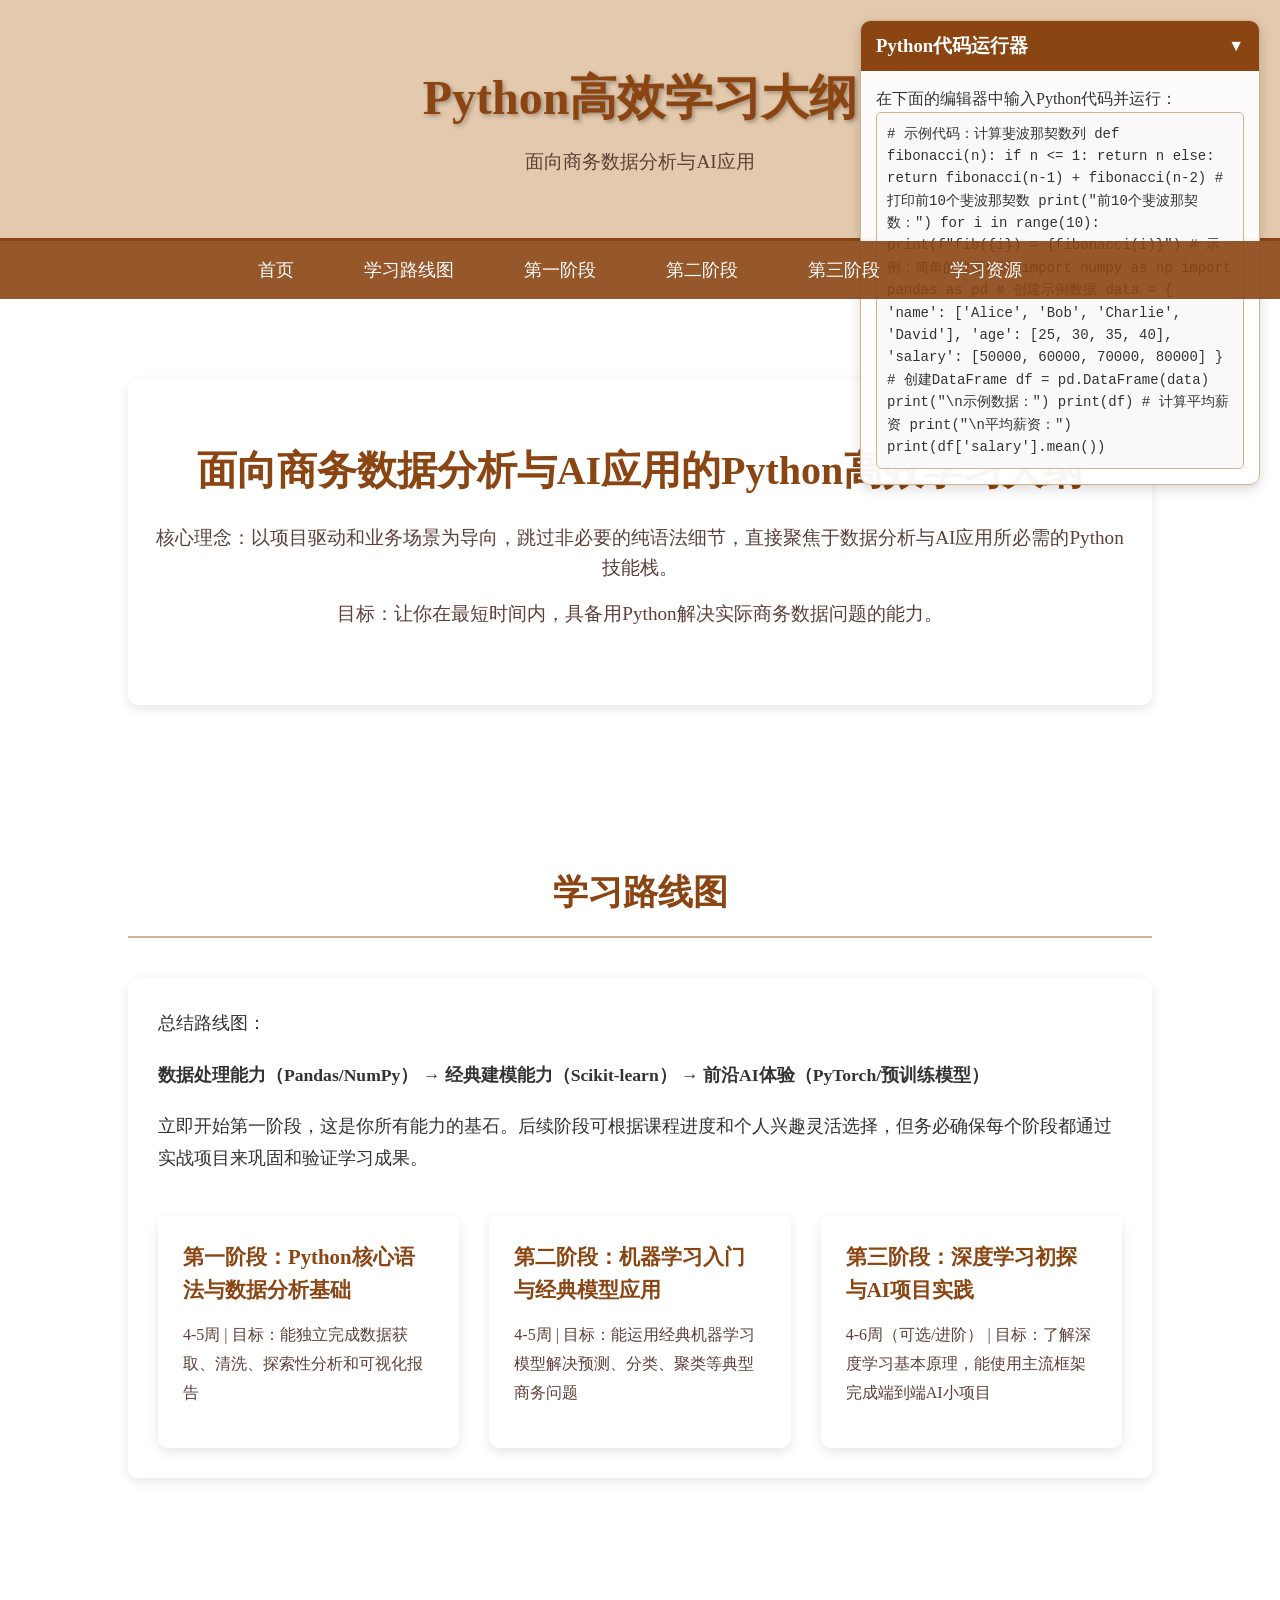
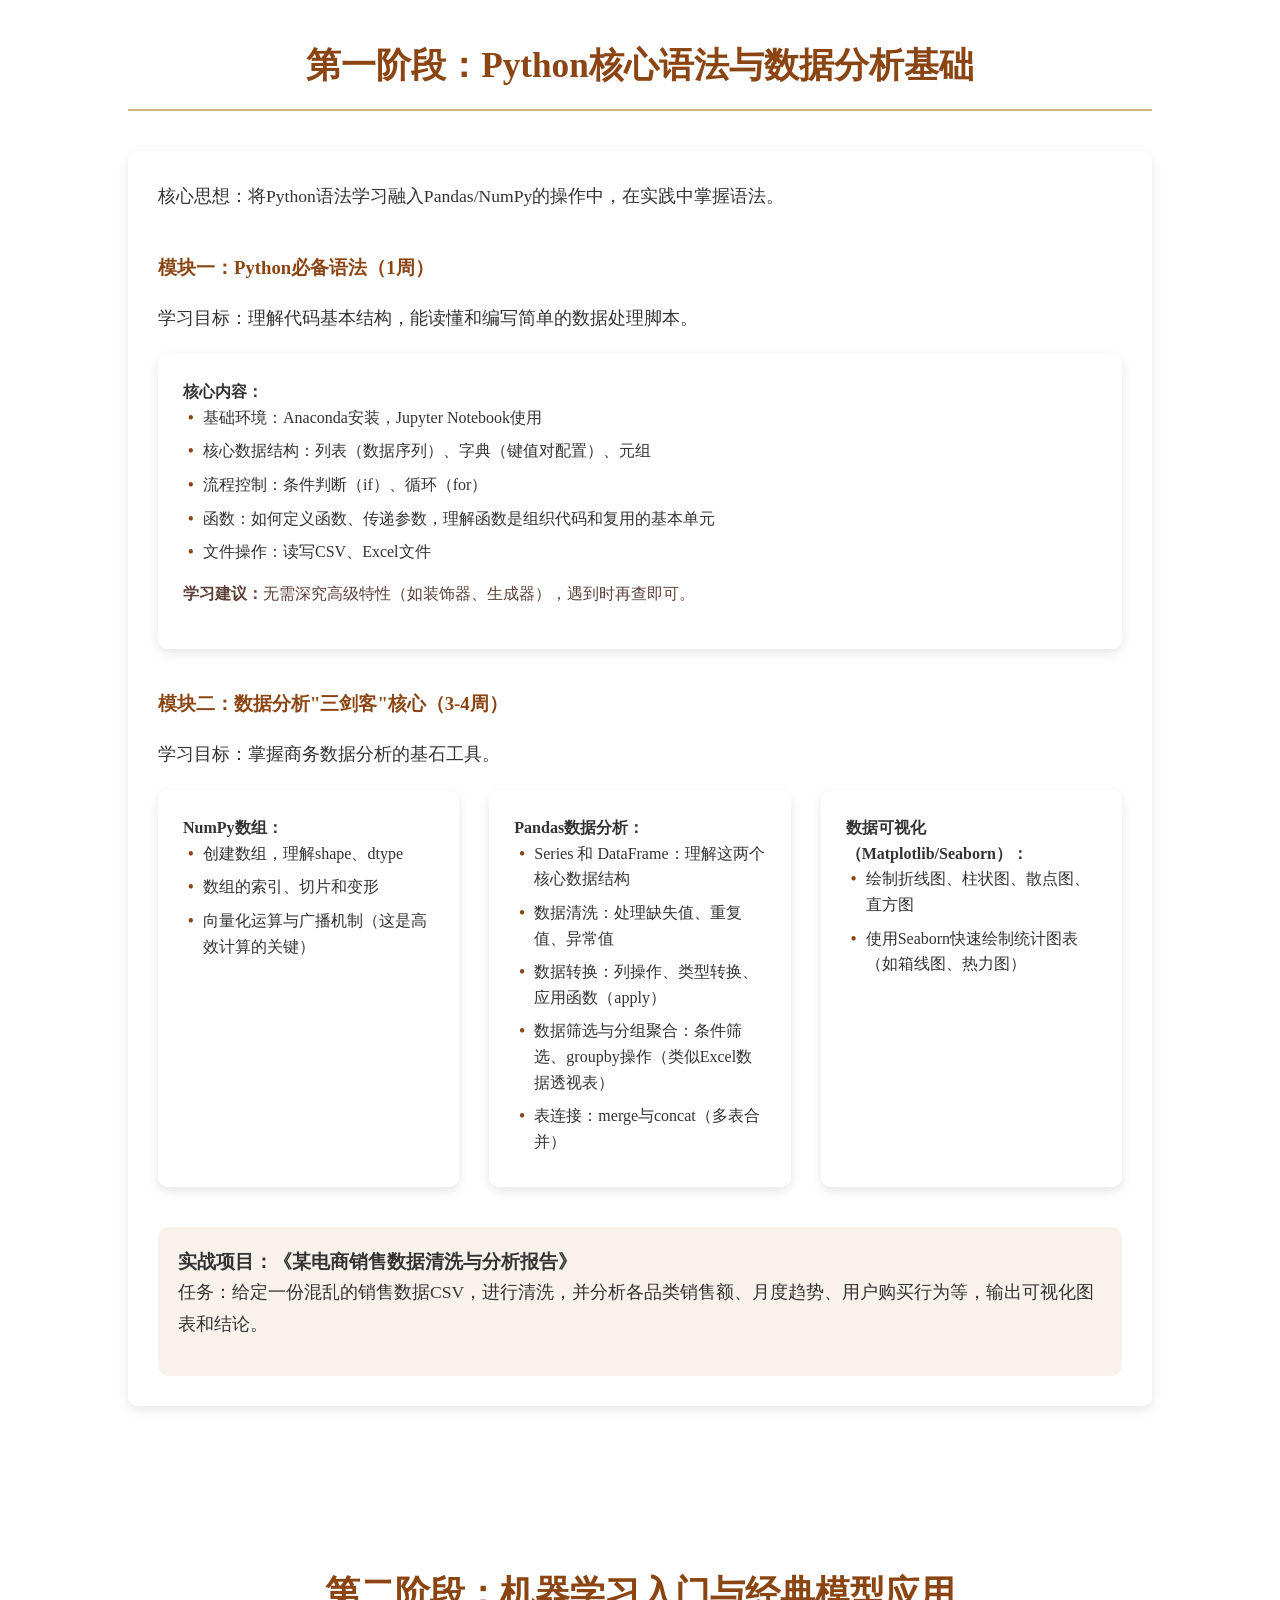
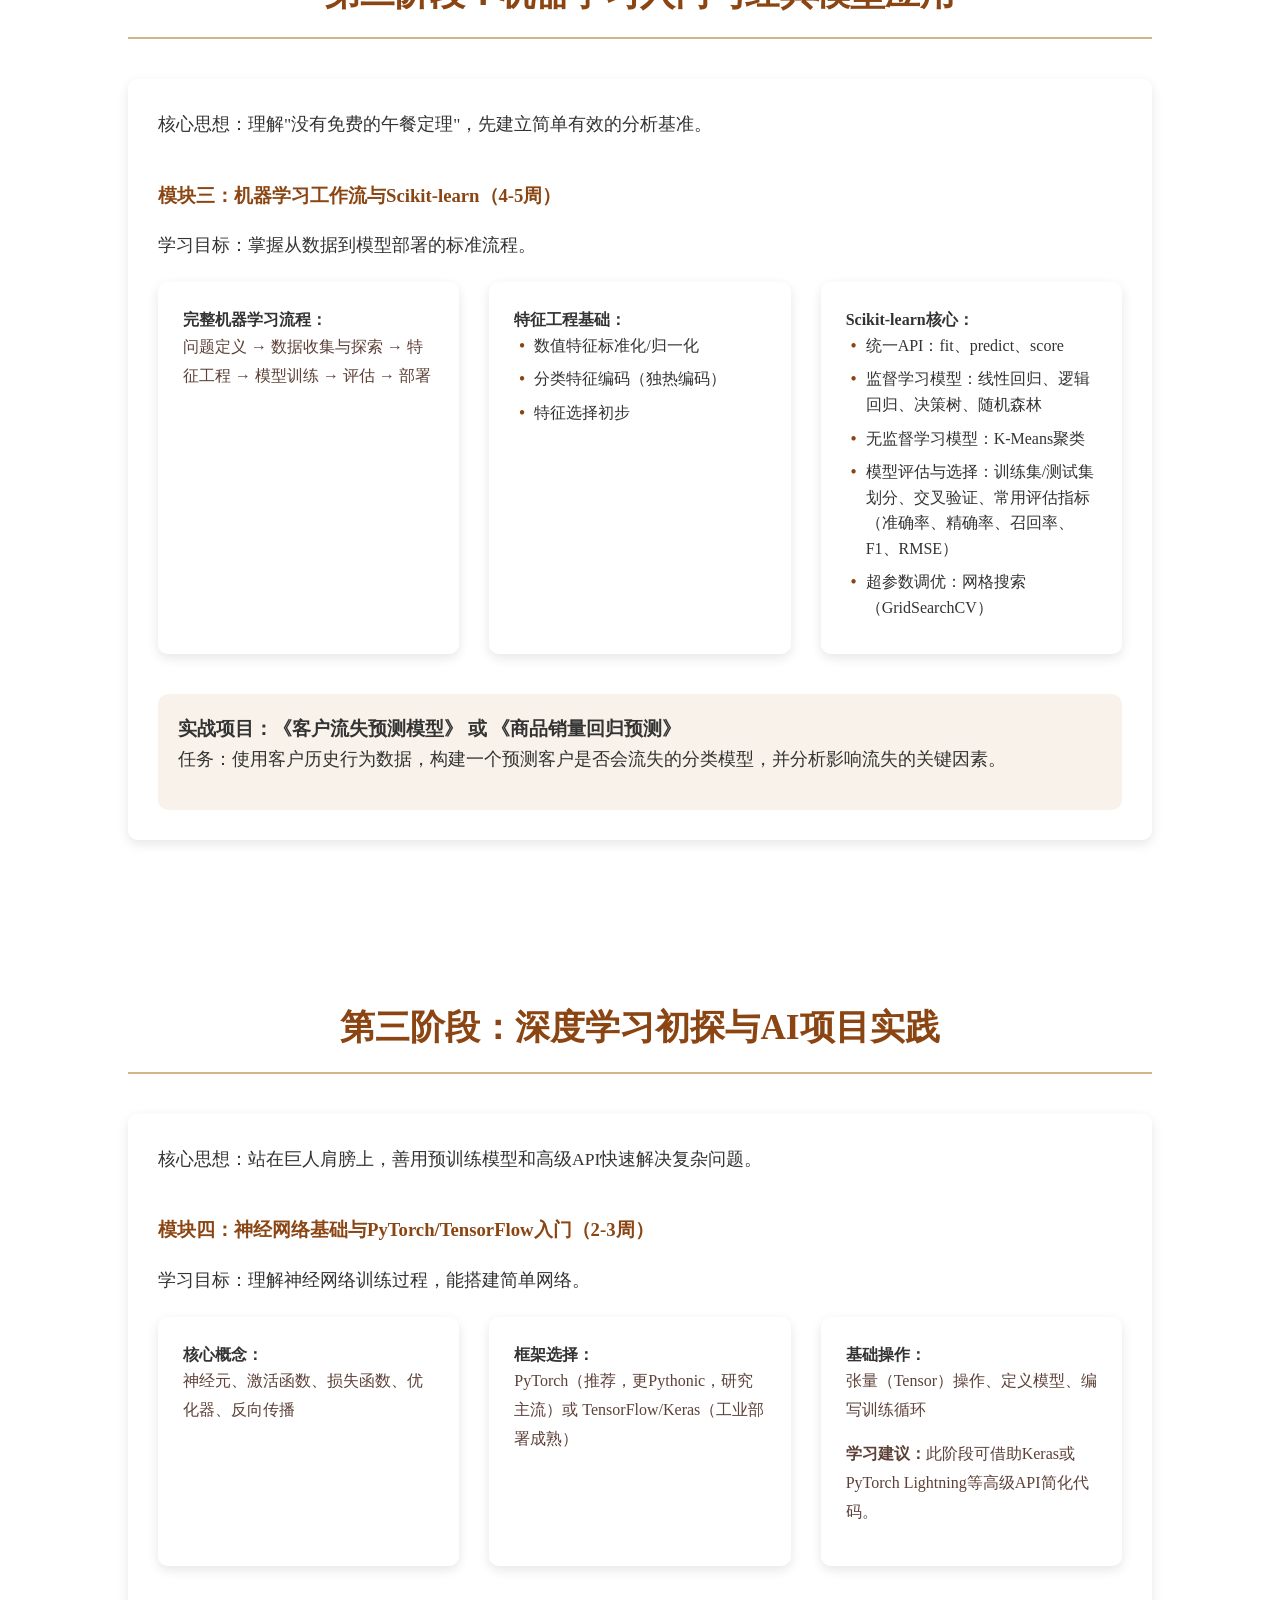
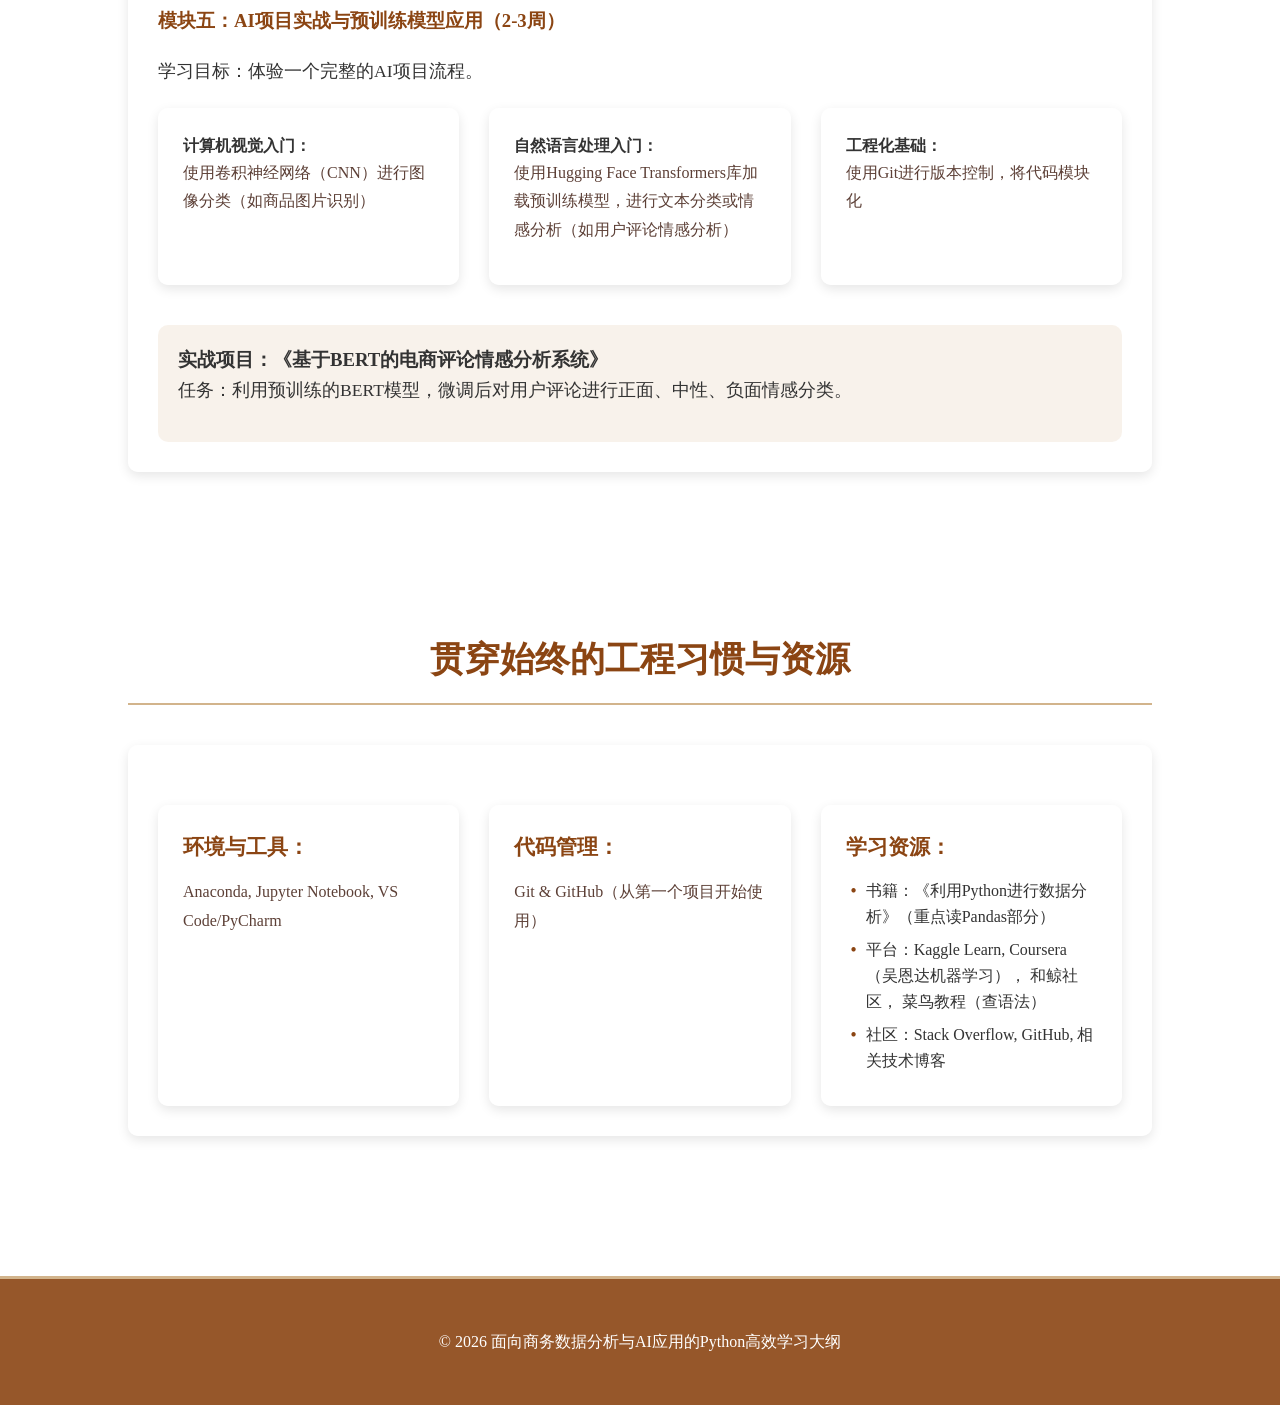
==== commit 84f90222: "添加Python代码运行器功能，支持在浏览器中直接运行Python代码" ====
--- a/python-course.html
+++ b/python-course.html
@@ -5,8 +5,116 @@
     <meta name="viewport" content="width=device-width, initial-scale=1.0">
     <title>面向商务数据分析与AI应用的Python高效学习大纲</title>
     <link rel="stylesheet" href="style.css">
+    <link rel="stylesheet" href="https://pyscript.net/latest/pyscript.css" />
+    <script defer src="https://pyscript.net/latest/pyscript.js"></script>
+    <style>
+        .code-editor {
+            position: fixed;
+            top: 20px;
+            right: 20px;
+            width: 400px;
+            max-width: 90vw;
+            z-index: 1000;
+            background: rgba(255, 255, 255, 0.95);
+            border: 1px solid #D2B48C;
+            border-radius: 10px;
+            box-shadow: 0 4px 12px rgba(0, 0, 0, 0.15);
+            overflow: hidden;
+        }
+        .code-header {
+            background: #8B4513;
+            color: white;
+            padding: 10px 15px;
+            display: flex;
+            justify-content: space-between;
+            align-items: center;
+            cursor: pointer;
+        }
+        .code-content {
+            padding: 15px;
+        }
+        .code-editor.collapsed .code-content {
+            display: none;
+        }
+        .code-editor.collapsed {
+            height: auto;
+        }
+        py-script {
+            display: block;
+            width: 100%;
+            min-height: 200px;
+            border: 1px solid #D2B48C;
+            border-radius: 5px;
+            padding: 10px;
+            background: #f9f9f9;
+            font-family: 'Courier New', monospace;
+            font-size: 14px;
+        }
+        py-script output {
+            display: block;
+            margin-top: 10px;
+            padding: 10px;
+            background: #f0f0f0;
+            border: 1px solid #D2B48C;
+            border-radius: 5px;
+            font-family: 'Courier New', monospace;
+            white-space: pre-wrap;
+        }
+        .toggle-btn {
+            background: none;
+            border: none;
+            color: white;
+            font-size: 16px;
+            cursor: pointer;
+        }
+    </style>
 </head>
 <body>
+    <!-- 代码编辑器组件 -->
+    <div class="code-editor" id="codeEditor">
+        <div class="code-header" onclick="toggleCodeEditor()">
+            <h3>Python代码运行器</h3>
+            <button class="toggle-btn" id="toggleBtn">▼</button>
+        </div>
+        <div class="code-content">
+            <p>在下面的编辑器中输入Python代码并运行：</p>
+            <py-script>
+# 示例代码：计算斐波那契数列
+
+def fibonacci(n):
+    if n <= 1:
+        return n
+    else:
+        return fibonacci(n-1) + fibonacci(n-2)
+
+# 打印前10个斐波那契数
+print("前10个斐波那契数：")
+for i in range(10):
+    print(f"fib({i}) = {fibonacci(i)}")
+
+# 示例：简单的数据处理
+import numpy as np
+import pandas as pd
+
+# 创建示例数据
+data = {
+    'name': ['Alice', 'Bob', 'Charlie', 'David'],
+    'age': [25, 30, 35, 40],
+    'salary': [50000, 60000, 70000, 80000]
+}
+
+# 创建DataFrame
+df = pd.DataFrame(data)
+print("\n示例数据：")
+print(df)
+
+# 计算平均薪资
+print("\n平均薪资：")
+print(df['salary'].mean())
+            </py-script>
+        </div>
+    </div>
+
     <!-- 页面顶部 -->
     <header class="header">
         <div class="header-content">
@@ -331,10 +439,24 @@
     <!-- 页脚 -->
     <footer class="footer">
         <div class="container">
-            <p>© 2026 Python基础课程学习站点</p>
+            <p>© 2026 面向商务数据分析与AI应用的Python高效学习大纲</p>
         </div>
     </footer>
 
     <script src="script.js"></script>
+    <script>
+        function toggleCodeEditor() {
+            const editor = document.getElementById('codeEditor');
+            const toggleBtn = document.getElementById('toggleBtn');
+            
+            editor.classList.toggle('collapsed');
+            
+            if (editor.classList.contains('collapsed')) {
+                toggleBtn.textContent = '▶';
+            } else {
+                toggleBtn.textContent = '▼';
+            }
+        }
+    </script>
 </body>
 </html>
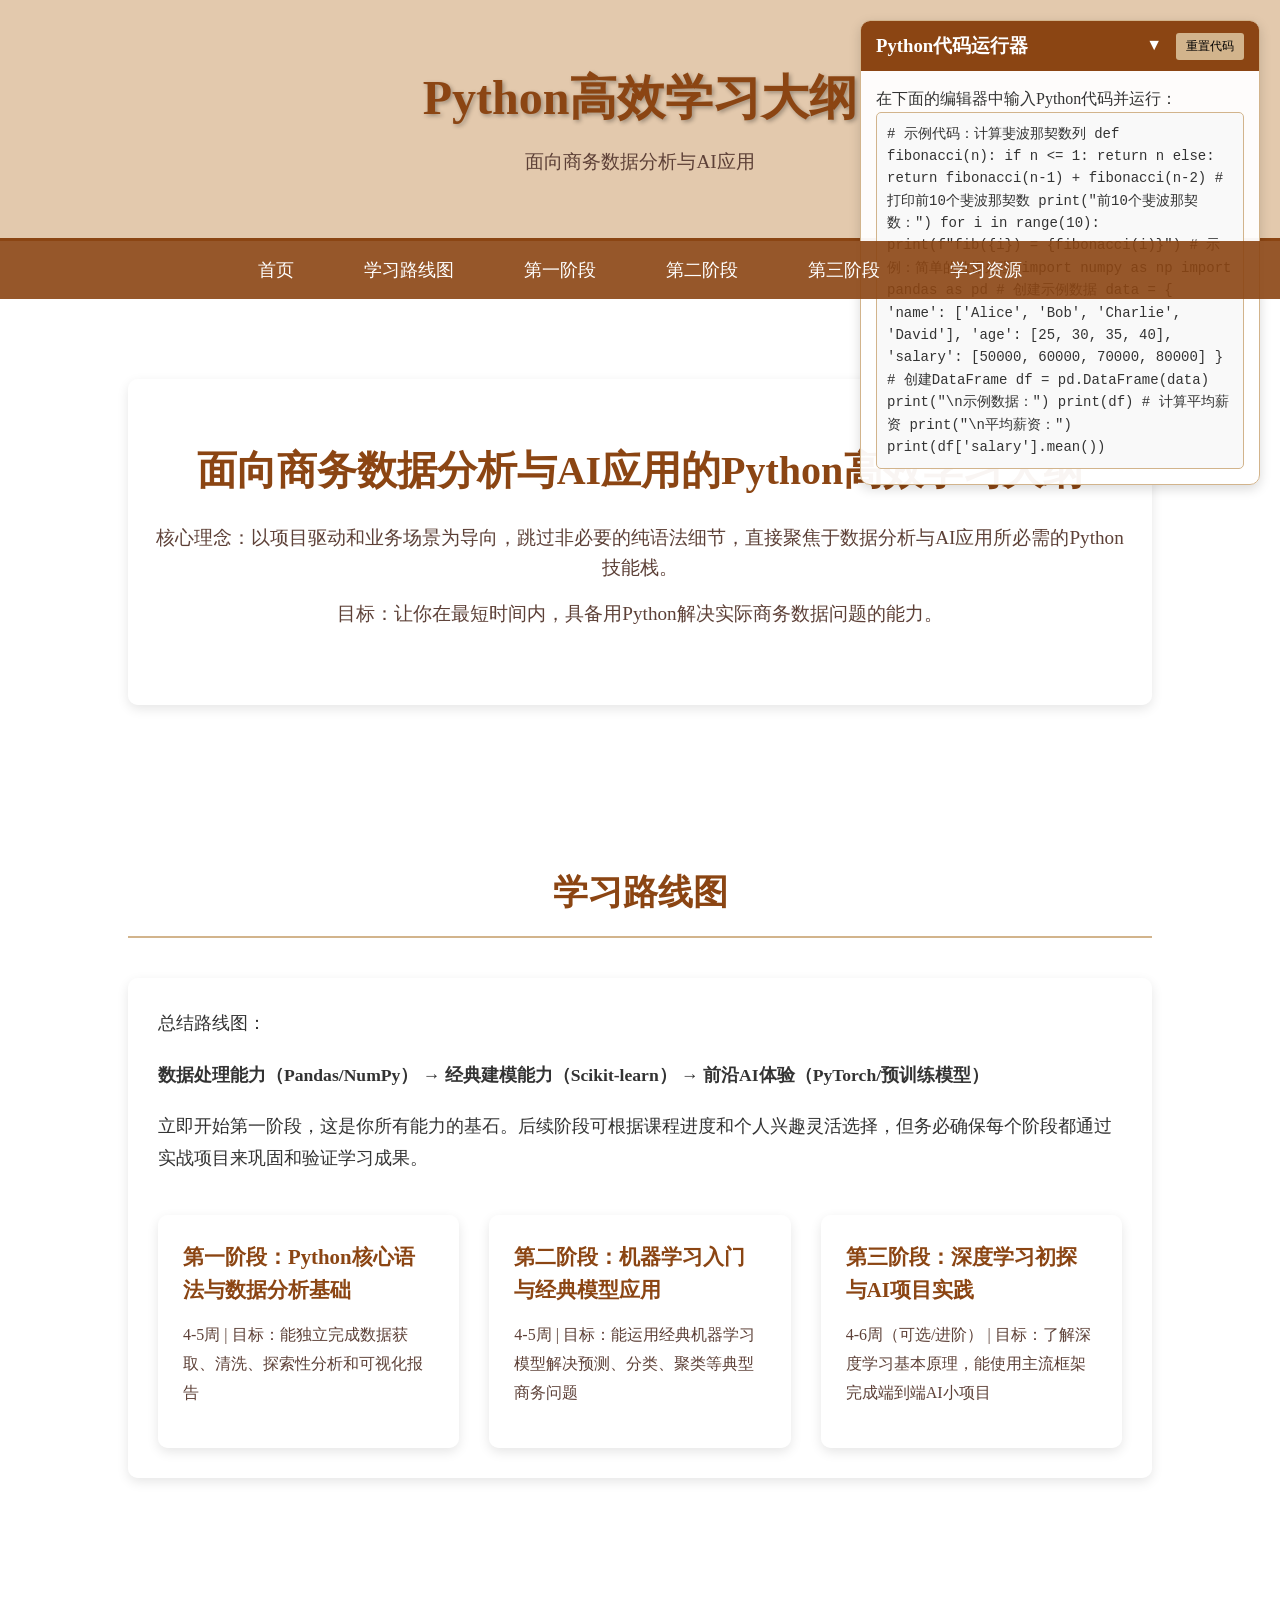
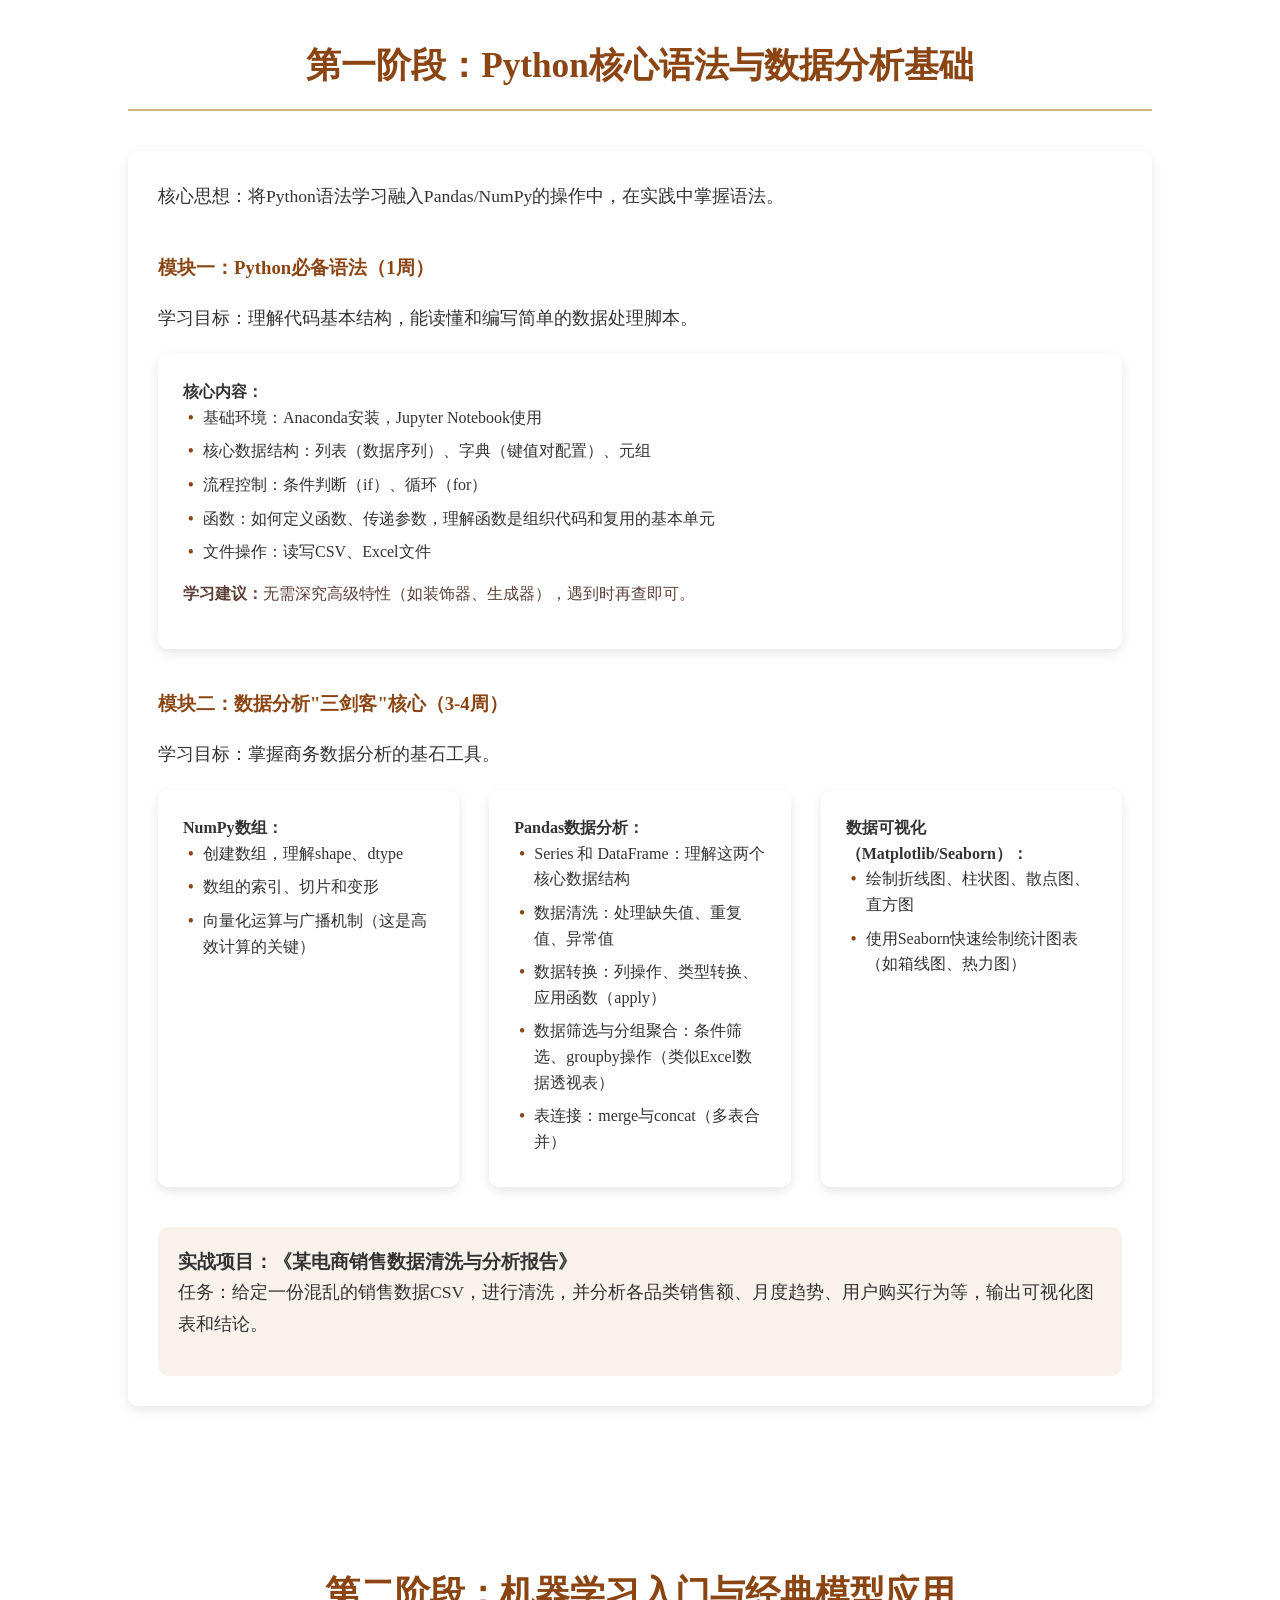
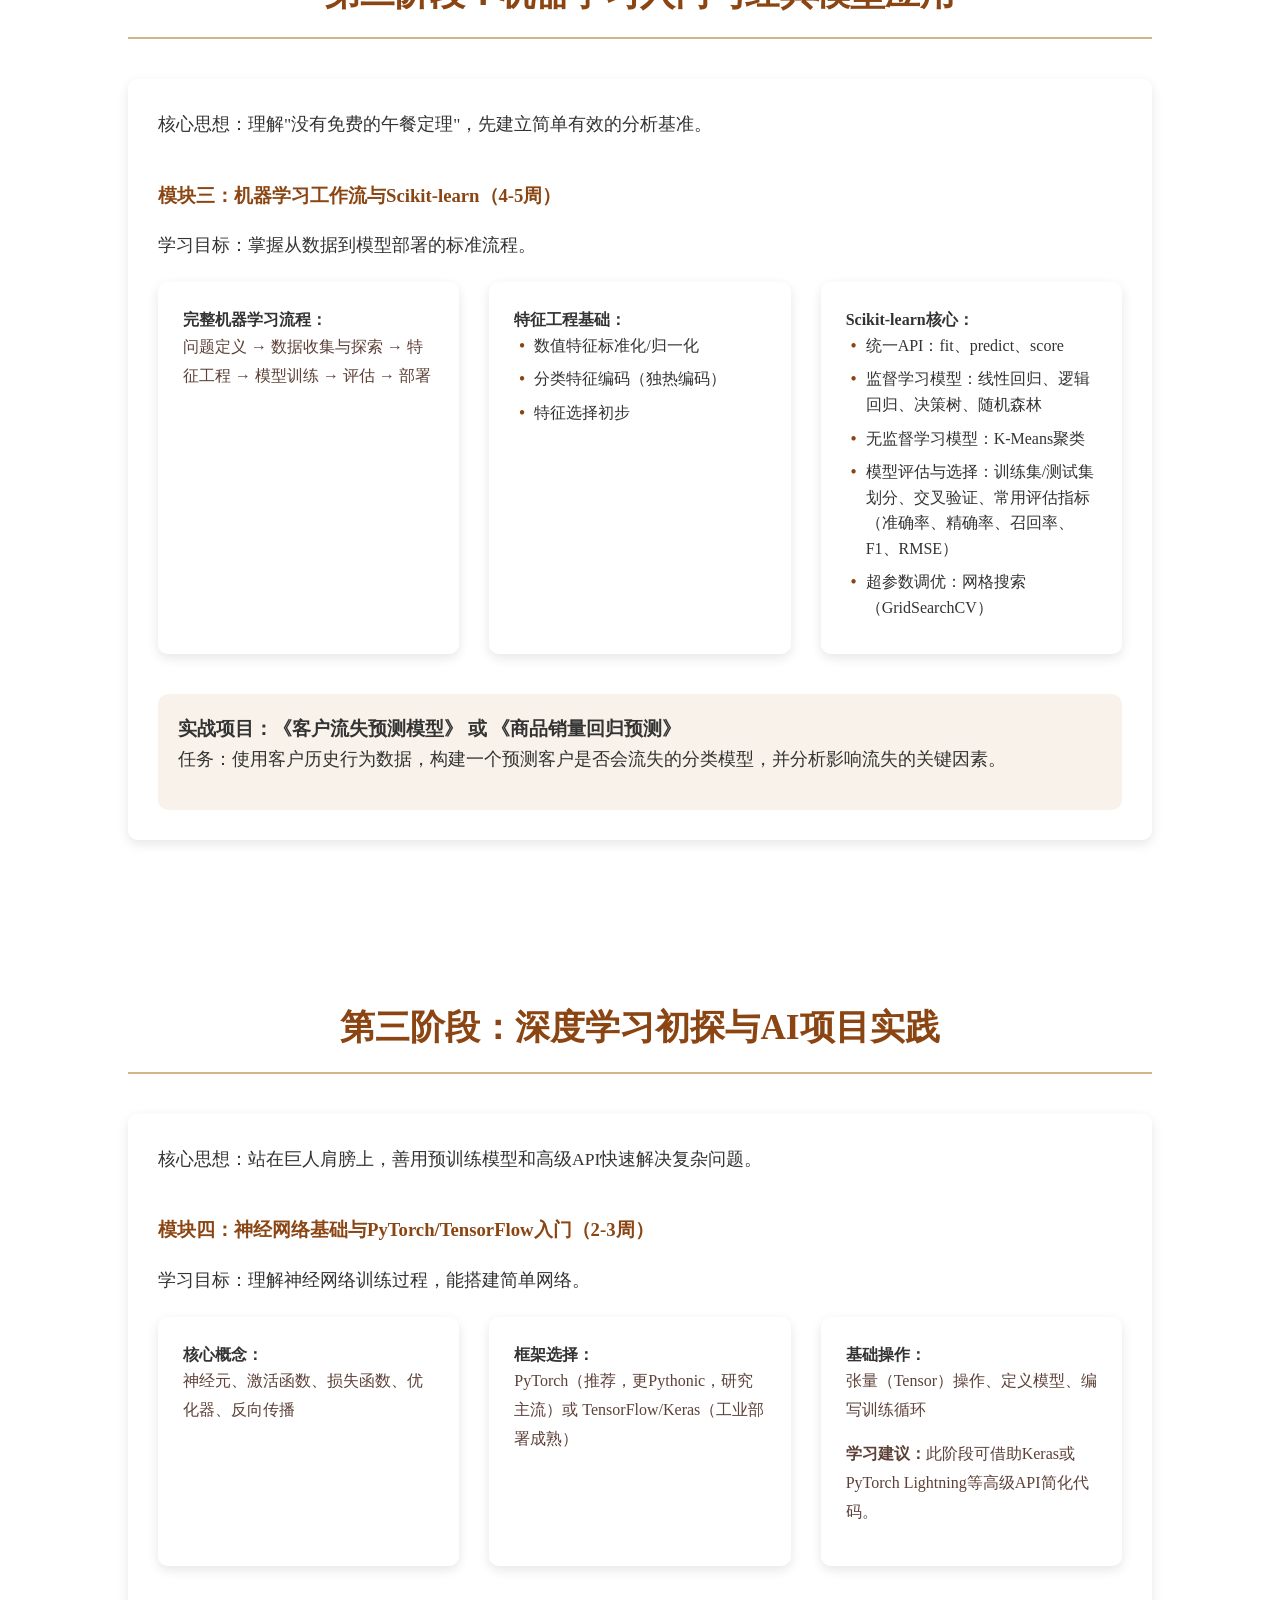
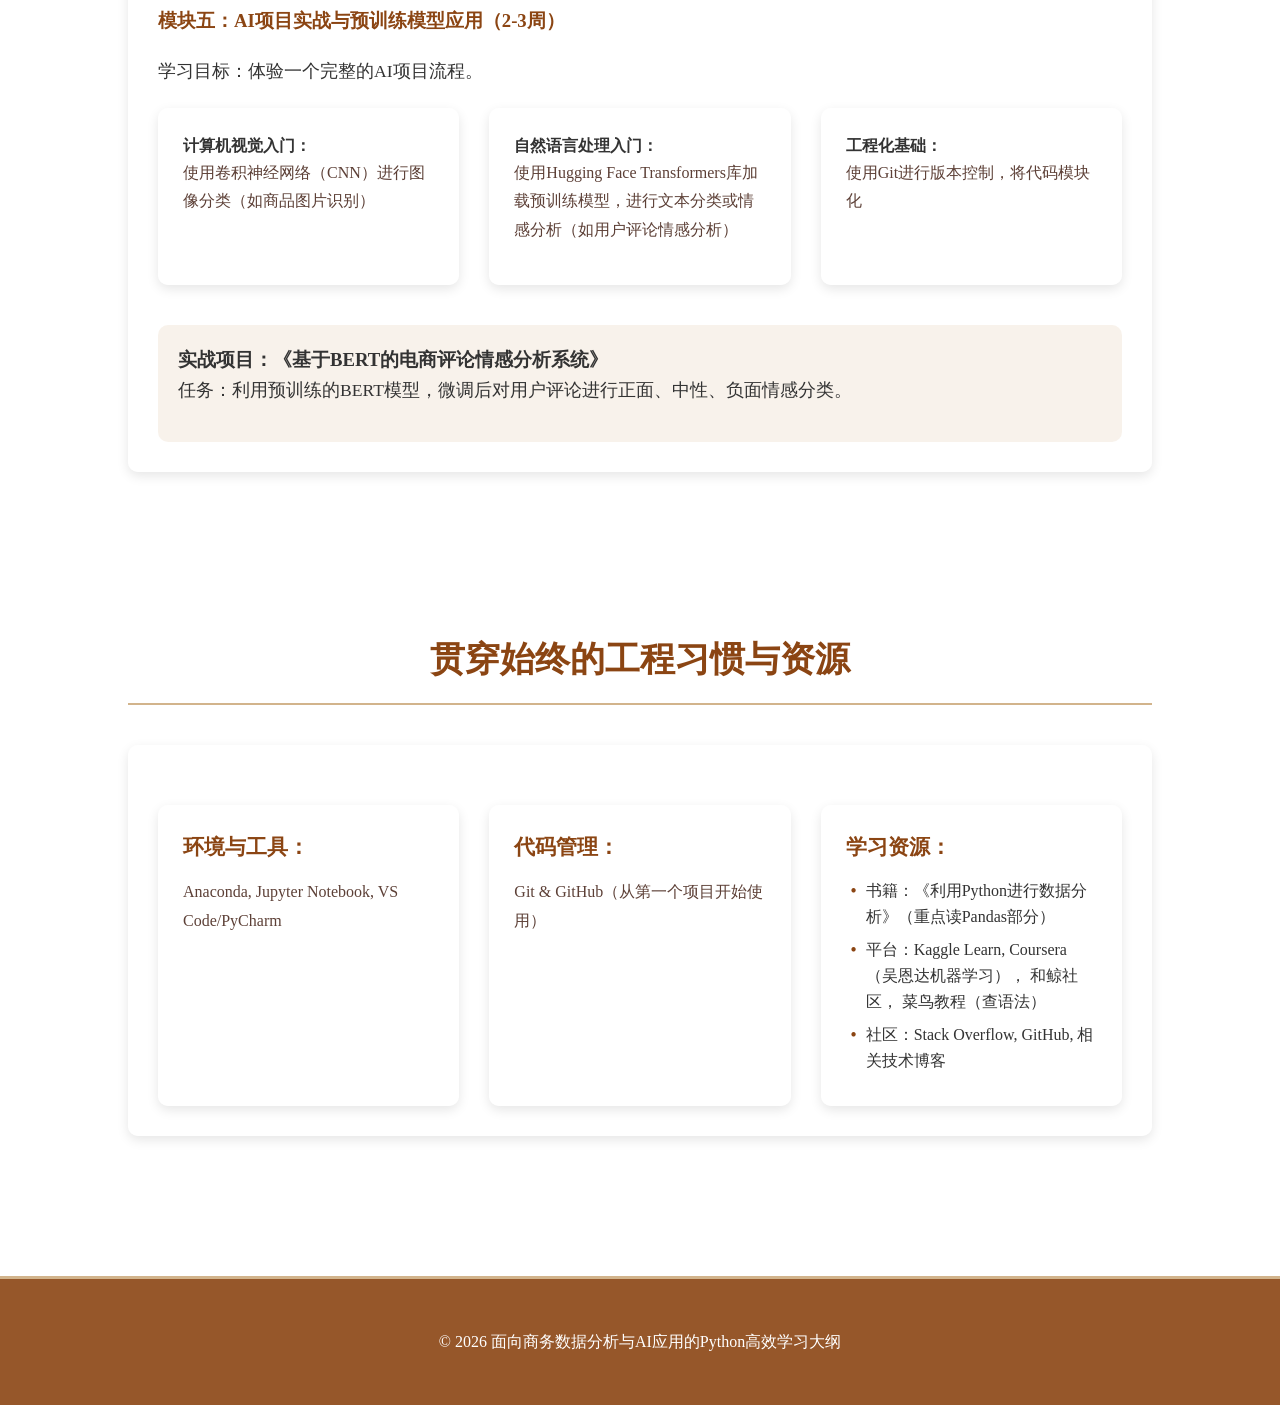
==== commit 8bacf14d: "添加代码重置功能，确保示例代码可以恢复" ====
--- a/python-course.html
+++ b/python-course.html
@@ -74,7 +74,10 @@
     <div class="code-editor" id="codeEditor">
         <div class="code-header" onclick="toggleCodeEditor()">
             <h3>Python代码运行器</h3>
-            <button class="toggle-btn" id="toggleBtn">▼</button>
+            <div>
+                <button class="toggle-btn" id="toggleBtn">▼</button>
+                <button style="margin-left: 10px; background: #D2B48C; border: none; padding: 5px 10px; border-radius: 3px; cursor: pointer; font-size: 12px;" onclick="resetCodeEditor(event)">重置代码</button>
+            </div>
         </div>
         <div class="code-content">
             <p>在下面的编辑器中输入Python代码并运行：</p>
@@ -445,6 +448,40 @@
 
     <script src="script.js"></script>
     <script>
+        // 保存初始示例代码
+        const initialCode = `# 示例代码：计算斐波那契数列
+
+def fibonacci(n):
+    if n <= 1:
+        return n
+    else:
+        return fibonacci(n-1) + fibonacci(n-2)
+
+# 打印前10个斐波那契数
+print("前10个斐波那契数：")
+for i in range(10):
+    print(f"fib({i}) = {fibonacci(i)}")
+
+# 示例：简单的数据处理
+import numpy as np
+import pandas as pd
+
+# 创建示例数据
+data = {
+    'name': ['Alice', 'Bob', 'Charlie', 'David'],
+    'age': [25, 30, 35, 40],
+    'salary': [50000, 60000, 70000, 80000]
+}
+
+# 创建DataFrame
+df = pd.DataFrame(data)
+print("\n示例数据：")
+print(df)
+
+# 计算平均薪资
+print("\n平均薪资：")
+print(df['salary'].mean())`;
+
         function toggleCodeEditor() {
             const editor = document.getElementById('codeEditor');
             const toggleBtn = document.getElementById('toggleBtn');
@@ -457,6 +494,18 @@
                 toggleBtn.textContent = '▼';
             }
         }
+        
+        function resetCodeEditor(event) {
+            event.stopPropagation(); // 防止触发折叠/展开
+            const pyScript = document.querySelector('py-script');
+            if (pyScript) {
+                pyScript.textContent = initialCode;
+                // 重新运行代码
+                const pyScriptElement = document.createElement('py-script');
+                pyScriptElement.textContent = initialCode;
+                pyScript.parentNode.replaceChild(pyScriptElement, pyScript);
+            }
+        }
     </script>
 </body>
 </html>
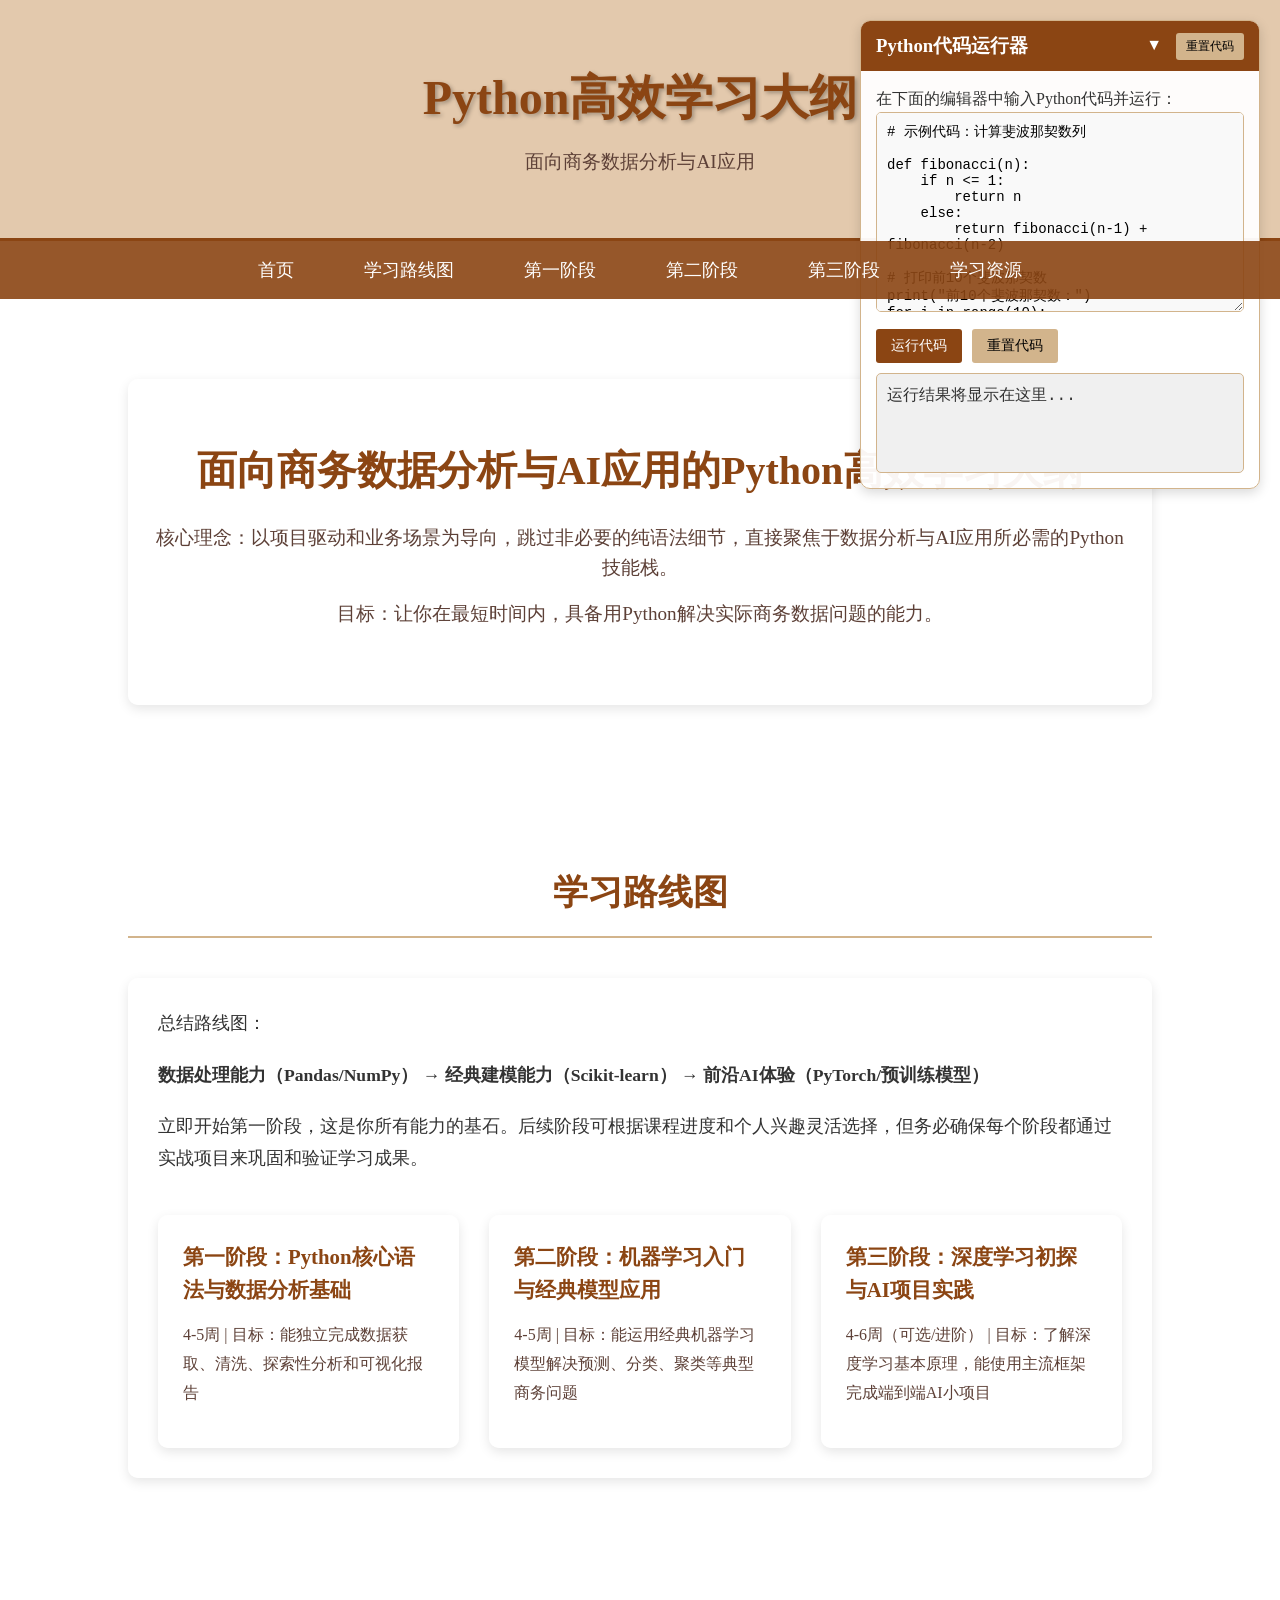
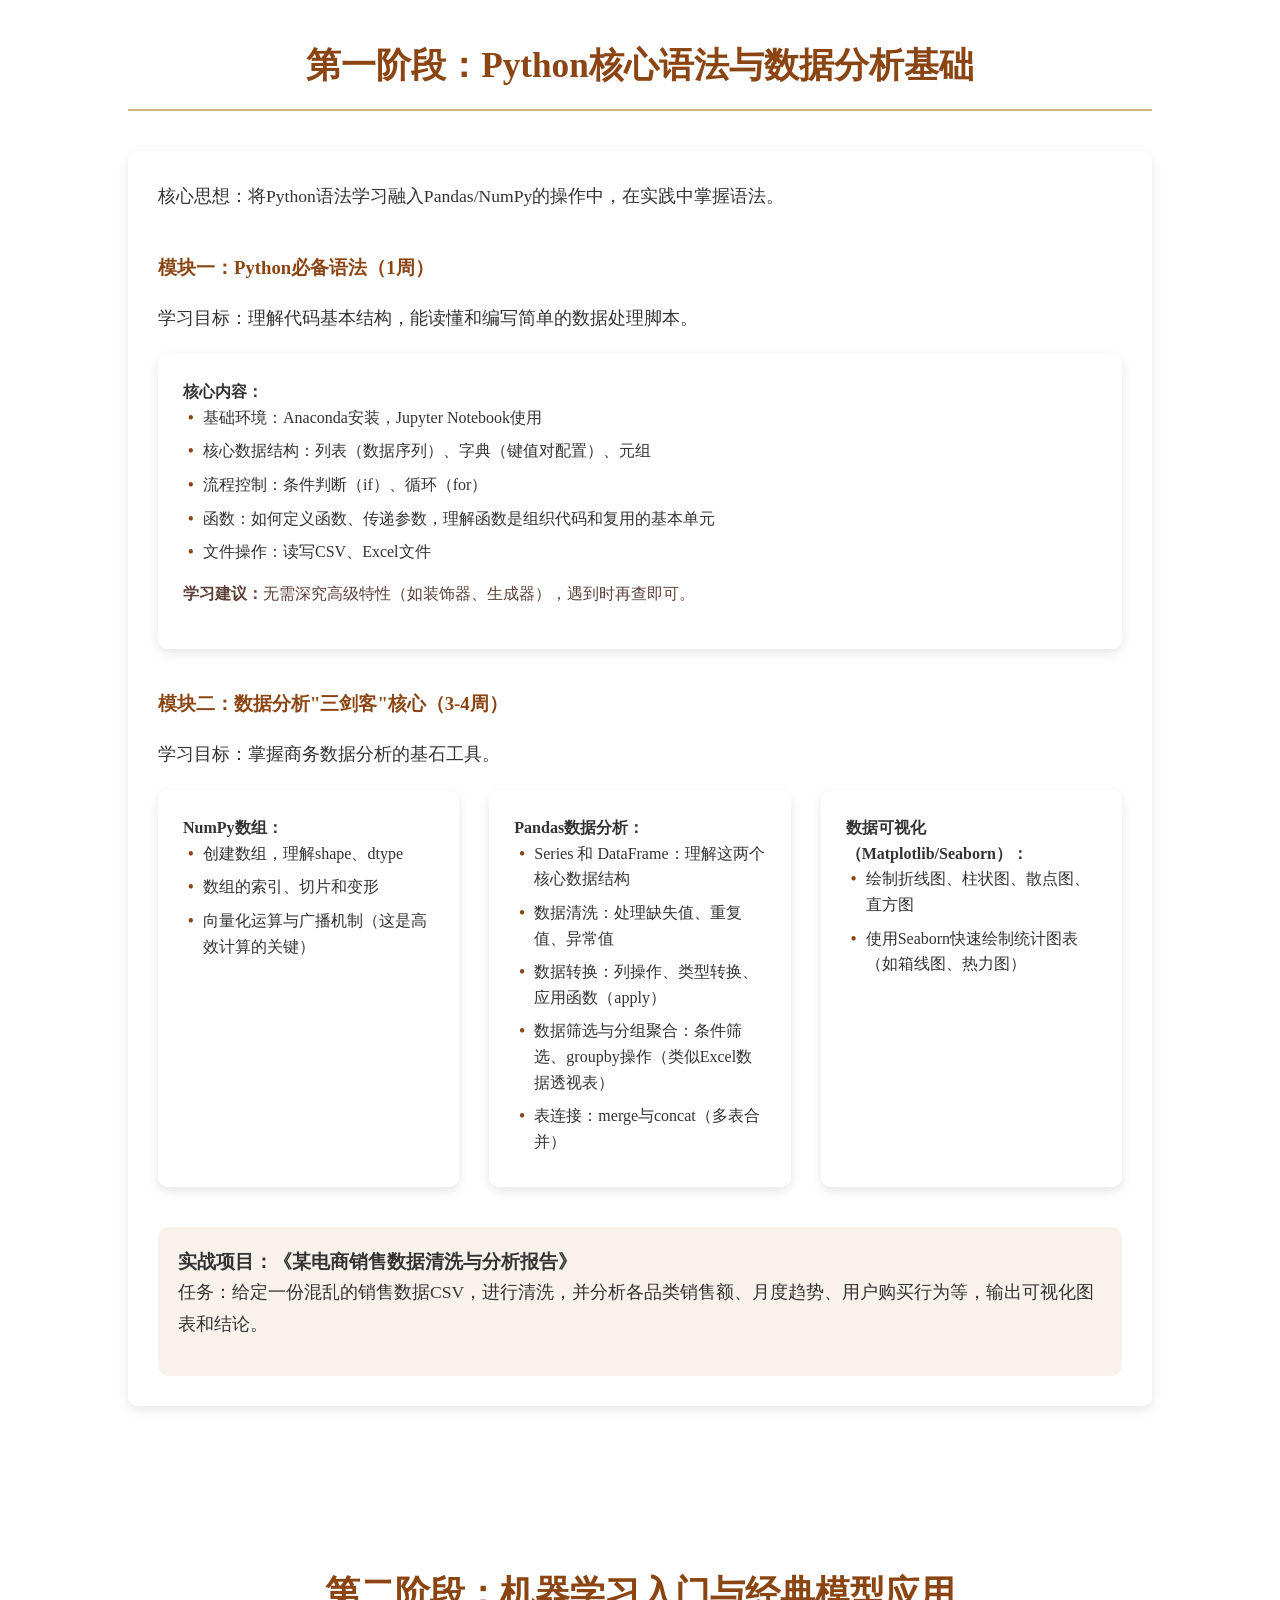
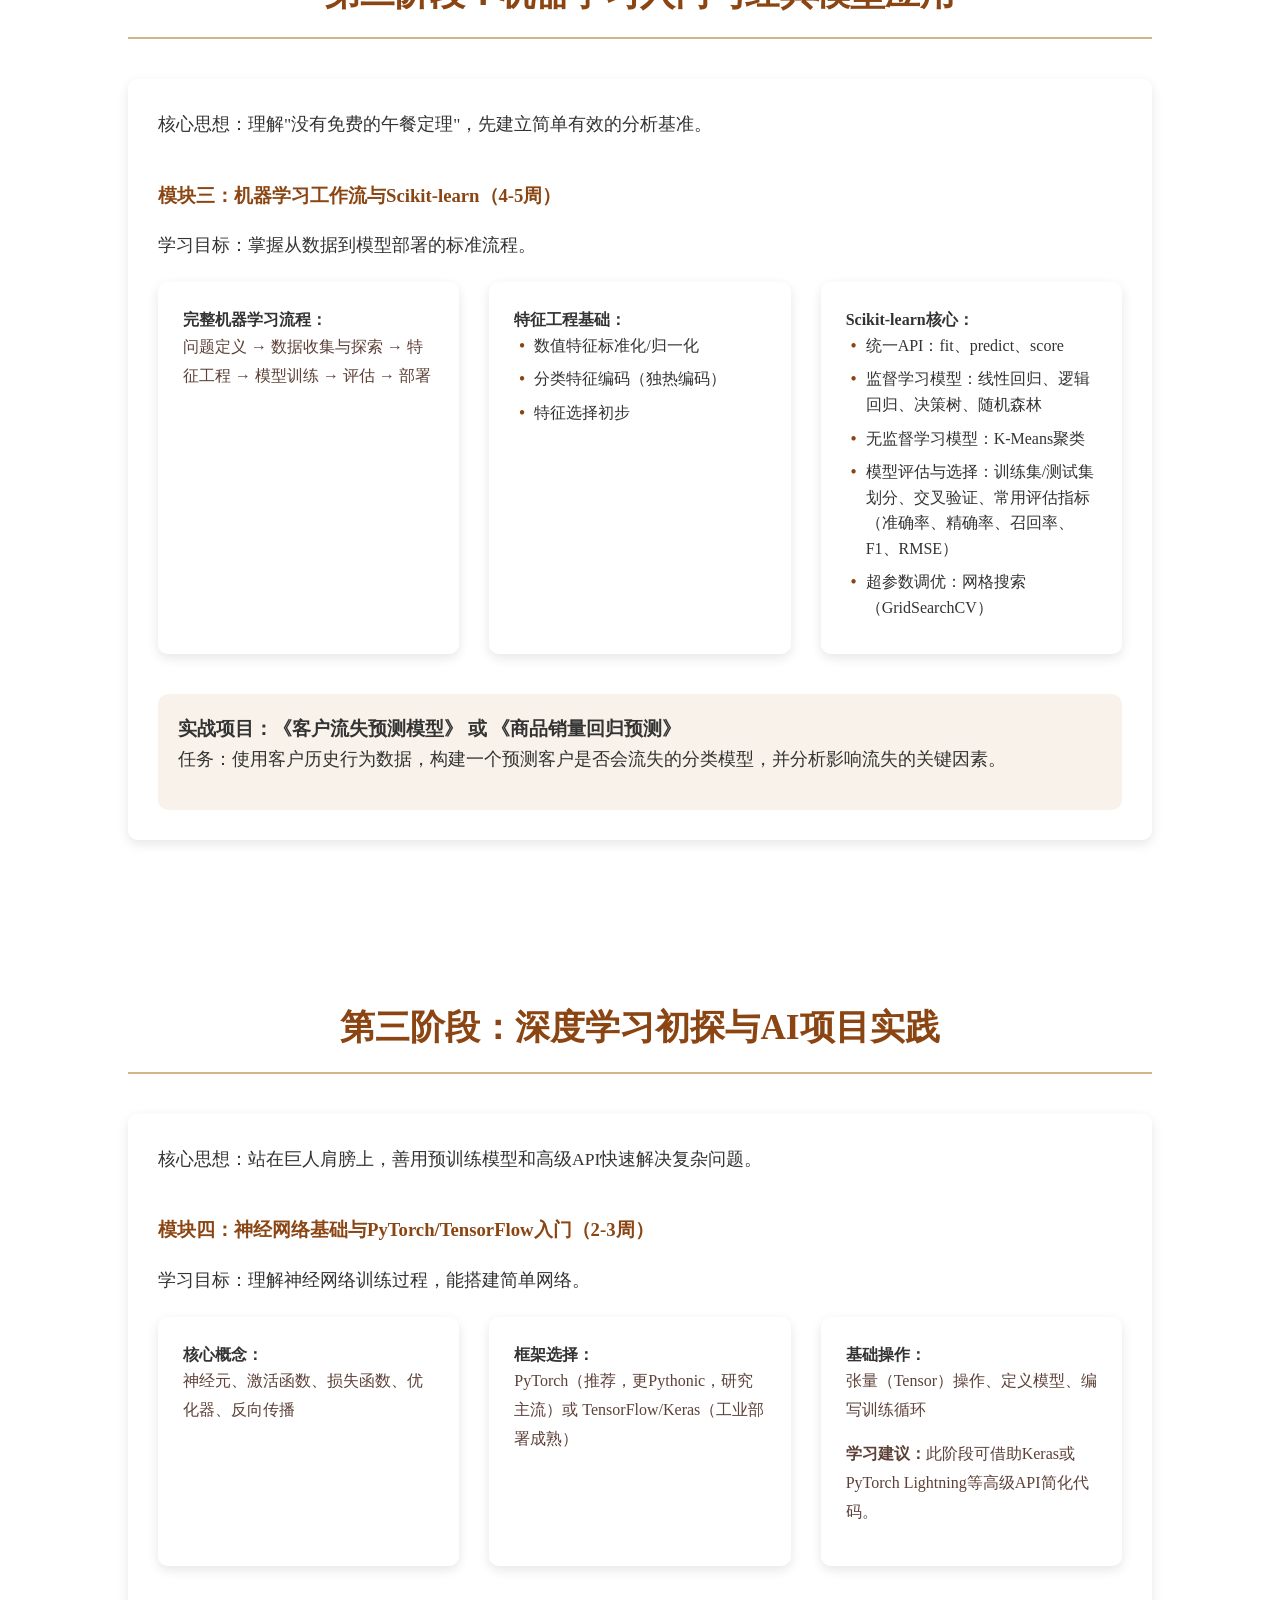
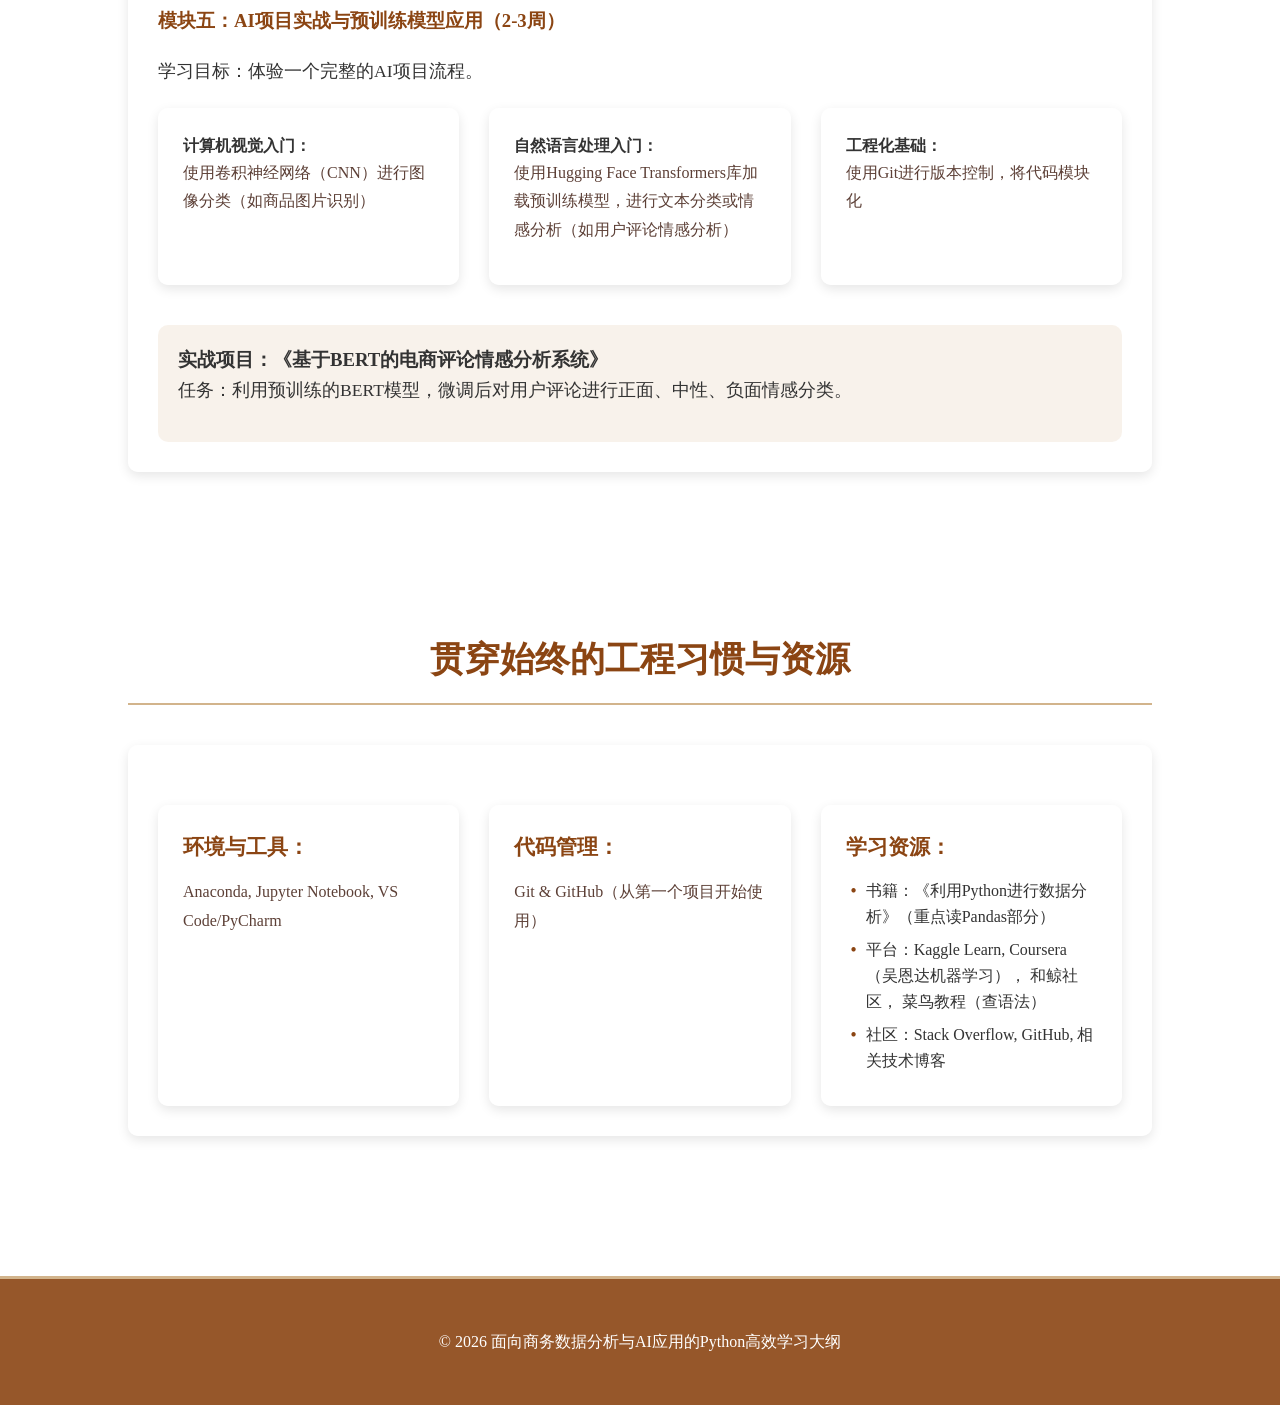
==== commit a3469799: "添加可编辑的代码输入区域，支持在网页中输入并运行Python代码" ====
--- a/python-course.html
+++ b/python-course.html
@@ -81,8 +81,7 @@
         </div>
         <div class="code-content">
             <p>在下面的编辑器中输入Python代码并运行：</p>
-            <py-script>
-# 示例代码：计算斐波那契数列
+            <textarea id="codeInput" style="width: 100%; min-height: 200px; padding: 10px; border: 1px solid #D2B48C; border-radius: 5px; background: #f9f9f9; font-family: 'Courier New', monospace; font-size: 14px; resize: vertical;"># 示例代码：计算斐波那契数列
 
 def fibonacci(n):
     if n <= 1:
@@ -113,8 +112,12 @@
 
 # 计算平均薪资
 print("\n平均薪资：")
-print(df['salary'].mean())
-            </py-script>
+print(df['salary'].mean())</textarea>
+            <div style="margin-top: 10px; display: flex; gap: 10px;">
+                <button style="background: #8B4513; color: white; border: none; padding: 8px 15px; border-radius: 3px; cursor: pointer; font-size: 14px;" onclick="runCode()">运行代码</button>
+                <button style="background: #D2B48C; border: none; padding: 8px 15px; border-radius: 3px; cursor: pointer; font-size: 14px;" onclick="resetCodeEditor(event)">重置代码</button>
+            </div>
+            <div id="codeOutput" style="margin-top: 10px; padding: 10px; background: #f0f0f0; border: 1px solid #D2B48C; border-radius: 5px; font-family: 'Courier New', monospace; white-space: pre-wrap; min-height: 100px;">运行结果将显示在这里...</div>
         </div>
     </div>
 
@@ -497,13 +500,62 @@
         
         function resetCodeEditor(event) {
             event.stopPropagation(); // 防止触发折叠/展开
-            const pyScript = document.querySelector('py-script');
-            if (pyScript) {
-                pyScript.textContent = initialCode;
-                // 重新运行代码
-                const pyScriptElement = document.createElement('py-script');
-                pyScriptElement.textContent = initialCode;
-                pyScript.parentNode.replaceChild(pyScriptElement, pyScript);
+            const codeInput = document.getElementById('codeInput');
+            const codeOutput = document.getElementById('codeOutput');
+            if (codeInput && codeOutput) {
+                codeInput.value = initialCode;
+                codeOutput.textContent = '运行结果将显示在这里...';
+            }
+        }
+        
+        function runCode() {
+            const codeInput = document.getElementById('codeInput');
+            const codeOutput = document.getElementById('codeOutput');
+            
+            if (codeInput && codeOutput) {
+                const code = codeInput.value;
+                codeOutput.textContent = '运行中...';
+                
+                // 创建临时的py-script元素来运行代码
+                const pyScript = document.createElement('py-script');
+                pyScript.innerHTML = `
+import sys
+import io
+
+# 捕获标准输出
+old_stdout = sys.stdout
+sys.stdout = io.StringIO()
+
+try:
+    ${code.replace(/\n/g, '\n    ')}
+except Exception as e:
+    print(f"错误: {e}")
+
+# 获取输出并显示
+output = sys.stdout.getvalue()
+sys.stdout = old_stdout
+print(output)
+                `;
+                
+                // 移除旧的py-script元素
+                const oldPyScript = document.querySelector('py-script');
+                if (oldPyScript) {
+                    oldPyScript.remove();
+                }
+                
+                // 添加新的py-script元素
+                document.body.appendChild(pyScript);
+                
+                // 监听输出
+                setTimeout(() => {
+                    const newPyScript = document.querySelector('py-script');
+                    if (newPyScript) {
+                        const outputElement = newPyScript.nextElementSibling;
+                        if (outputElement && outputElement.tagName === 'OUTPUT') {
+                            codeOutput.textContent = outputElement.textContent;
+                        }
+                    }
+                }, 1000);
             }
         }
     </script>
